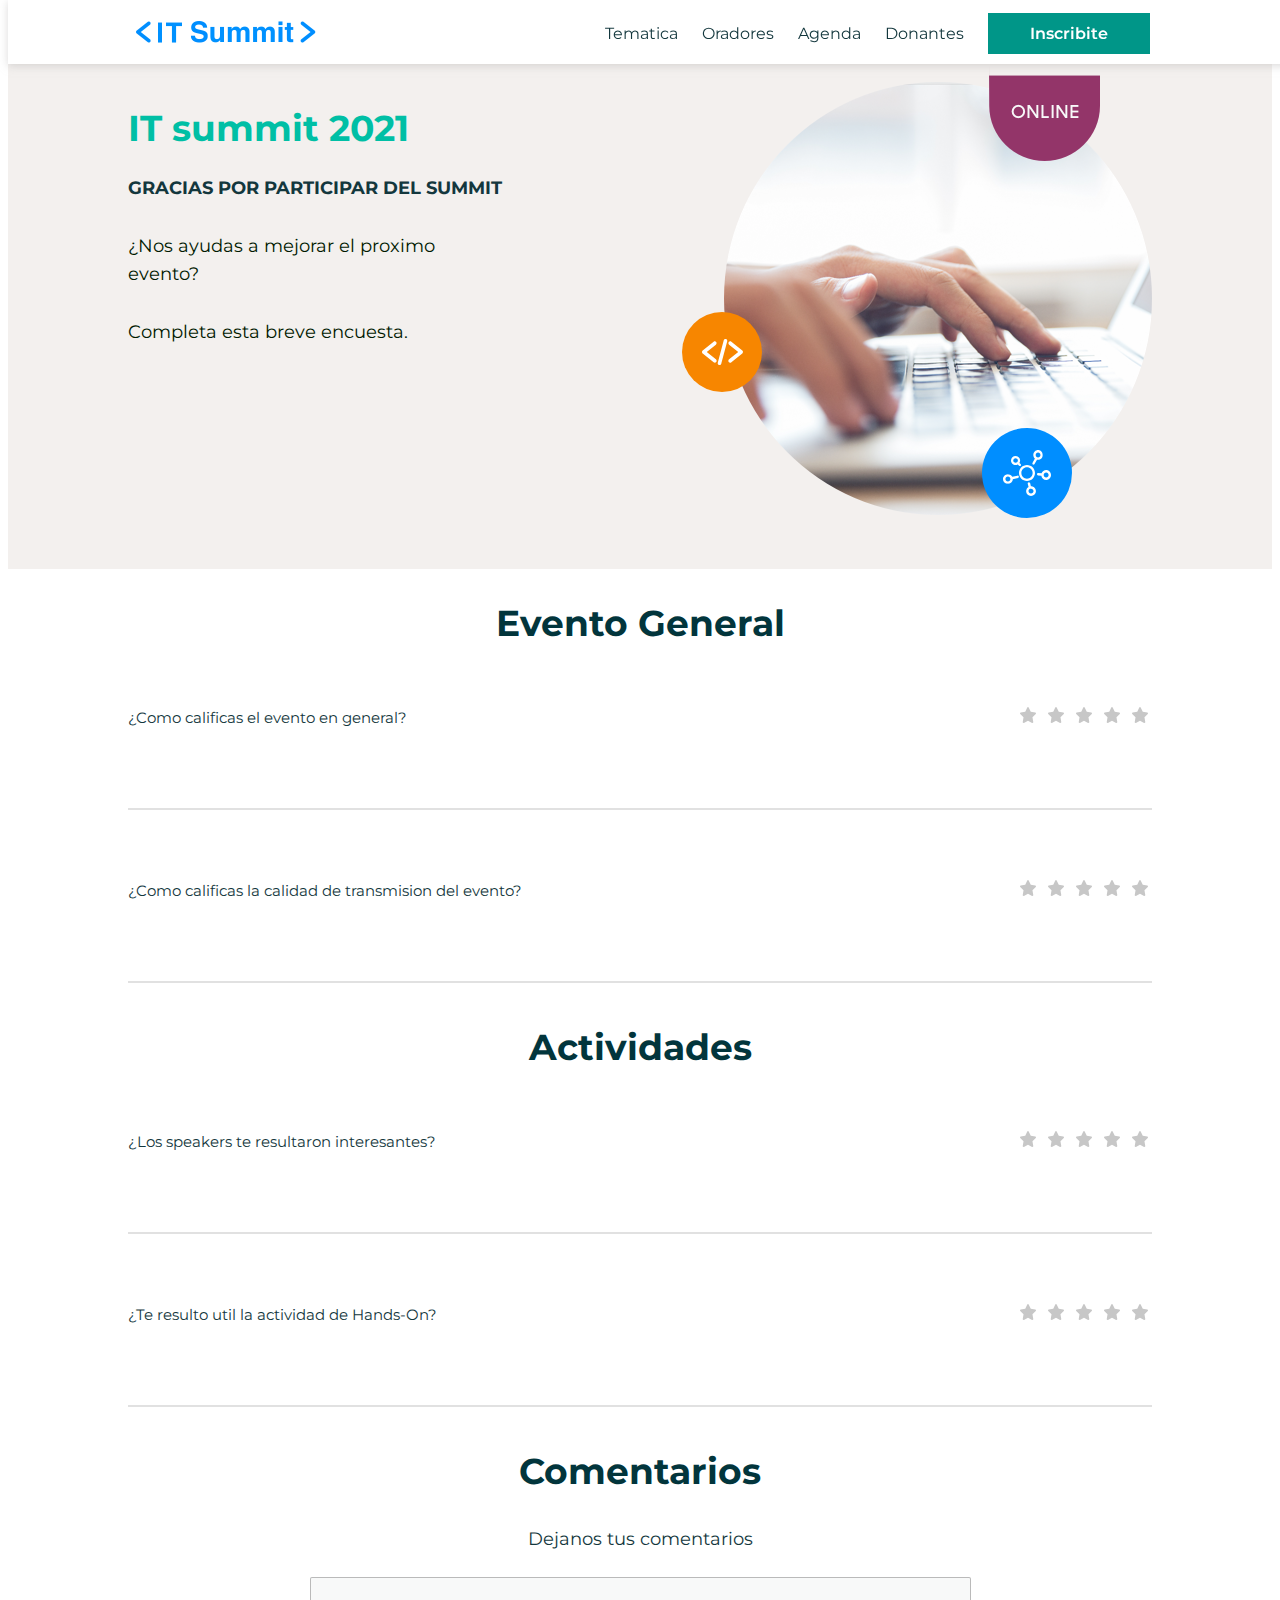
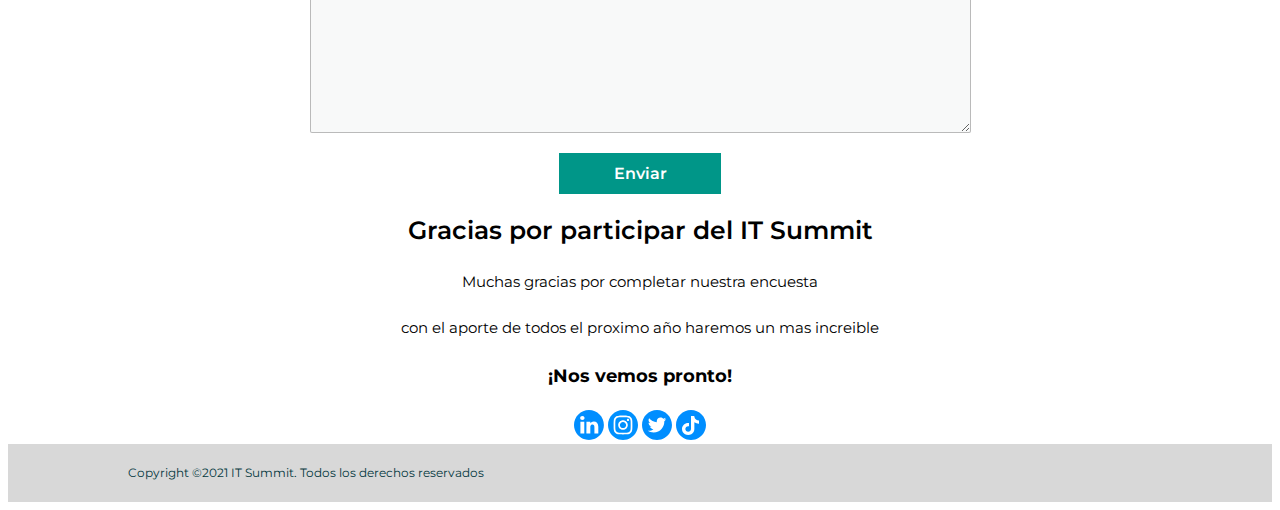
==== encuesta.html @ ecb871af "nuevo" ====
<!DOCTYPE html>
<html lang="en">

<head>
    <meta charset="UTF-8">
    <meta http-equiv="X-UA-Compatible" content="IE=edge">
    <meta name="viewport" content="width=device-width, initial-scale=1.0">
    <link rel="stylesheet" href="./css/style.css">
    <link rel="preconnect" href="https://fonts.gstatic.com">
    <link href="https://fonts.googleapis.com/css2?family=Montserrat:wght@300;400;500;600;700&display=swap"
        rel="stylesheet">
    <script src="./js/app.js"></script>
    <title>Evento</title>
</head>

<body>
    <header class="header" id="header">
        <div class="container">
            <img src="./img/IT_LOGO.png" alt="logo" class="logo" />
            <nav class="barra">
                <div class="menu">
                    <input type="checkbox" id="checkbox" />
                    <span></span>
                    <span></span>
                    <span></span>
                    <ul class="menu-list">
                        <li class="menu-list-li">
                            <a class="link" href="#tematica">Tematica</a>
                        </li>
                        <li class="menu-list-li">
                            <a class="link" href="#oradores">Oradores</a>
                        </li>
                        <li class="menu-list-li">
                            <a class="link" href="#agenda">Agenda</a>
                        </li>
                        <li class="menu-list-li">
                            <a class="link" href="#donantes">Donantes</a>
                        </li>
                        <li class="menu-list-li">
                            <a class="link2" href="#formulario">Inscribite</a>
                        </li>
                    </ul>
                </div>
            </nav>
        </div>
    </header>
    <section class="encuesta" id="encuesta">
        <div class="container">
            <div class="box-evento">
                <h1 class="titulo-evento">IT summit 2021</h1>
                <h3 class="subtit-evento">GRACIAS POR PARTICIPAR DEL SUMMIT</h3>
                <h5 class="texto-evento">¿Nos ayudas a mejorar el proximo evento?</h5>
                <h5 class="texto-evento">Completa esta breve encuesta.</h5>
            </div>
            <div class="box-imagen">
                <img src="./img/img_hero.png" alt="imagen-evento" class="imagen-evento">
                <img src="./img/networking.png" alt="palabra-online" class="img-net">
                <img src="./img/icn_hands_on.svg" alt="icono-codigo" class="img-hands">
                <img src="./img/icn_charlas.svg" alt="imagen-atomo" class="img-charlas">
            </div>
        </div>
    </section>
    <section class="evento-general">
        <div class="container">
            <h2 class="evento-tit">Evento General</h2>
            <div class="stars-cal">
                <h5 class="evento-subtit">¿Como calificas el evento en general?</h5>
                <div class="stars">
                    <img src="./img/Star.svg" alt="">
                    <img src="./img/Star.svg" alt="">
                    <img src="./img/Star.svg" alt="">
                    <img src="./img/Star.svg" alt="">
                    <img src="./img/Star.svg" alt="">
                </div>
            </div>
            <hr class="line">
            <div class="stars-cal">
                <h5 class="evento-subtit">¿Como calificas la calidad de transmision del evento?</h5>
                <div>
                    <img src="./img/Star.svg" alt="">
                    <img src="./img/Star.svg" alt="">
                    <img src="./img/Star.svg" alt="">
                    <img src="./img/Star.svg" alt="">
                    <img src="./img/Star.svg" alt="">
                </div>
            </div>
            <hr class="line">
        </div>
    </section>
    <section class="actividades">
        <div class="container">
            <h2 class="act-tit">Actividades</h2>
            <div class="stars-cal">
                <h5 class="act-subtit">¿Los speakers te resultaron interesantes?</h5>
                <div>
                    <img src="./img/Star.svg" alt="">
                    <img src="./img/Star.svg" alt="">
                    <img src="./img/Star.svg" alt="">
                    <img src="./img/Star.svg" alt="">
                    <img src="./img/Star.svg" alt="">
                </div>
            </div>
            <hr class="line">
            <div class="stars-cal">
                <h5 class="act-subtit">¿Te resulto util la actividad de Hands-On?</h5>
                <div>
                    <img src="./img/Star.svg" alt="">
                    <img src="./img/Star.svg" alt="">
                    <img src="./img/Star.svg" alt="">
                    <img src="./img/Star.svg" alt="">
                    <img src="./img/Star.svg" alt="">
                </div>
            </div>
            <hr class="line">
        </div>
    </section>
    <section class="comentarios">
        <div class="container">
            <h2 class="comen-tit">Comentarios</h2>
            <h4 class="comen-subtit">Dejanos tus comentarios</h4>
            <textarea class="area" name="" id="" cols="80" rows="10"></textarea>
            <a class="link" href="">Enviar</a>
        </div>
    </section>
    <section class="respuesta">
        <div class="container">
            <h2 class="tit">Gracias por participar del IT Summit</h2>
            <p class="parrafo">Muchas gracias por completar nuestra encuesta</p>
            <p class="sub-parrafo">con el aporte de todos el proximo año haremos un mas increible</p>
            <h3 class="saludo">¡Nos vemos pronto!</h3>
            <div class="social">
                <img src="./img/icono linkedin.svg" alt="">
                <img src="./img/icono_instagram.svg" alt="">
                <img src="./img/icono_Twitter.svg" alt="">
                <img src="./img/icono_tictoc.svg" alt="">
            </div>
        </div>
    </section>
    <footer class="foot" id="foot">
        <div class="container">
            <p class="text">Copyright ©2021 IT Summit. Todos los derechos reservados</p>
        </div>
    </footer>

</body>

</html>
---- css/style.css ----
* {
  -webkit-box-sizing: border-box;
  box-sizing: border-box;
}

.container {
  max-width: 1024px;
  width: 100%;
  margin: auto;
}

@media screen and (max-width: 900px) {
  .container {
    max-width: 95%;
  }
}

@media screen and (max-width: 600px) {
  .container {
    max-width: 95%;
  }
}

.header {
  width: 100%;
  position: fixed;
  top: 0;
  padding: 5px 5%;
  background: #ffffff;
  -webkit-box-shadow: 0 2px 8px 0 rgba(185, 183, 183, 0.5);
          box-shadow: 0 2px 8px 0 rgba(185, 183, 183, 0.5);
  z-index: 9999999999;
}

@media screen and (max-width: 600px) {
  .header {
    padding: 10px 5%;
  }
}

.header .container {
  display: -webkit-box;
  display: -ms-flexbox;
  display: flex;
  -webkit-box-align: center;
      -ms-flex-align: center;
          align-items: center;
  -webkit-box-pack: justify;
      -ms-flex-pack: justify;
          justify-content: space-between;
}

.header .logo {
  float: left;
  width: 180px;
}

.header .barra {
  float: right;
}

.header .barra .menu {
  padding-top: 3px;
}

.header .barra .menu .menu-list {
  width: 100%;
  position: absolute;
  top: 45px;
  right: 0;
  overflow: hidden;
  list-style: none;
  background: #f2f2f2;
  height: 0px;
  -webkit-transition: height 0.5s ease;
  transition: height 0.5s ease;
  margin: 0;
}

@media screen and (min-width: 1000px) {
  .header .barra .menu .menu-list {
    position: relative;
    top: 0;
    right: 0;
    overflow: hidden;
    background: unset;
    height: unset;
  }
}

.header .barra .menu .menu-list .menu-list-li {
  position: relative;
}

@media screen and (min-width: 1000px) {
  .header .barra .menu .menu-list .menu-list-li {
    padding: 5px 10px;
    display: inline-block;
  }
}

@media screen and (min-width: 1000px) {
  .header .barra .menu .menu-list .menu-list-li:hover {
    background: unset;
  }
}

.header .barra .menu .menu-list .menu-list-li .link {
  position: relative;
  text-decoration: none;
  color: #000;
  padding: 16px 5%;
  line-height: 28px;
  display: block;
  font-family: "Montserrat", sans-serif;
  font-size: 16px;
  color: #13373d;
  letter-spacing: 0;
}

@media screen and (min-width: 1000px) {
  .header .barra .menu .menu-list .menu-list-li .link {
    padding: unset;
    line-height: unset;
  }
}

.header .barra .menu .menu-list .menu-list-li .link:hover {
  color: #009688;
}

.header .barra .menu .menu-list .menu-list-li .link2 {
  display: inline-block;
  background: #009688;
  width: 162px;
  padding: 11px;
  font-family: "Montserrat", sans-serif;
  font-weight: 600;
  font-size: 16px;
  color: #ffffff;
  letter-spacing: 0;
  text-align: center;
  text-decoration: none;
}

.header .barra .menu .menu-list .menu-list-li .style {
  background: #00bfa5;
  font-family: "Montserrat", sans-serif;
  font-weight: 600;
  font-size: 16px;
  color: #ffffff;
  letter-spacing: 0;
  text-align: center;
  padding: 12px 24px;
  border: 0;
}

.header .barra .menu input[type="checkbox"]:checked ~ ul {
  height: 240px;
  transition: height 0.5s ease-in-out;
  -moz-transition: height 0.5s ease-in-out;
  -o-transition: height 0.5s ease-in-out;
  -webkit-transition: height 0.5s ease-in-out;
}

@media screen and (max-width: 600px) {
  .header .barra .menu input[type="checkbox"]:checked ~ ul {
    height: 300px;
  }
}

.header .barra .menu input {
  display: block;
  width: 40px;
  height: 32px;
  opacity: 0;
  z-index: 2;
  position: absolute;
}

.header .barra .menu input:checked ~ span {
  opacity: 1;
  -webkit-transform: rotate(45deg) translate(2px, 1px);
          transform: rotate(45deg) translate(2px, 1px);
}

.header .barra .menu input:checked ~ span:nth-last-child(3) {
  opacity: 0;
  -webkit-transform: rotate(0deg) scale(0.2, 0.2);
          transform: rotate(0deg) scale(0.2, 0.2);
}

.header .barra .menu input:checked ~ span:nth-last-child(2) {
  -webkit-transform: rotate(-45deg) translate(1px, 0px);
          transform: rotate(-45deg) translate(1px, 0px);
}

@media screen and (min-width: 1000px) {
  .header .barra .menu input {
    display: none;
  }
}

.header .barra .menu span {
  display: block;
  width: 25px;
  height: 2.5px;
  margin-bottom: 6.5px;
  position: relative;
  background: #000;
  z-index: 1;
  -webkit-transform-origin: 3px 0px;
          transform-origin: 3px 0px;
  -webkit-transition: opacity 0.55s ease, -webkit-transform 0.5s ease;
  transition: opacity 0.55s ease, -webkit-transform 0.5s ease;
  transition: transform 0.5s ease, opacity 0.55s ease;
  transition: transform 0.5s ease, opacity 0.55s ease, -webkit-transform 0.5s ease;
}

.header .barra .menu span:first-child {
  -webkit-transform-origin: 0% 0%;
          transform-origin: 0% 0%;
}

.header .barra .menu span:nth-last-child(2) {
  -webkit-transform-origin: 0% 100%;
          transform-origin: 0% 100%;
}

@media screen and (min-width: 1000px) {
  .header .barra .menu span {
    display: none;
  }
}

.evento {
  background: #f3f0ee;
  padding: 74px 0 50px;
}

@media screen and (max-width: 600px) {
  .evento {
    padding: 42px 0 50px;
  }
}

.evento .container {
  display: -webkit-box;
  display: -ms-flexbox;
  display: flex;
  -webkit-box-align: start;
      -ms-flex-align: start;
          align-items: flex-start;
  -webkit-box-pack: justify;
      -ms-flex-pack: justify;
          justify-content: space-between;
}

.evento .container .box-evento {
  max-width: 380px;
}

@media screen and (max-width: 900px) {
  .evento .container .box-evento {
    max-width: 100%;
  }
}

.evento .container .box-evento .titulo-evento {
  font-family: "Montserrat", sans-serif;
  font-weight: bold;
  font-size: 48px;
  color: #00bfa5;
}

.evento .container .box-evento .fecha-evento {
  font-family: "Montserrat", sans-serif;
  font-weight: bold;
  color: #13373d;
  font-size: 18px;
  line-height: 28px;
}

.evento .container .box-evento .texto-evento {
  font-family: "Montserrat";
  font-weight: 400;
  font-size: 18px;
  color: #001900;
  line-height: 28px;
}

.evento .container .box-evento .link2 {
  display: inline-block;
  background: #009688;
  width: 162px;
  padding: 11px;
  font-family: "Montserrat", sans-serif;
  font-weight: 600;
  font-size: 16px;
  color: #ffffff;
  letter-spacing: 0;
  text-align: center;
  text-decoration: none;
}

.evento .container .box-chat {
  width: 428px;
  position: relative;
}

.evento .container .box-chat .tit-chat .w3-bar-w3-black .w3-bar-item-w3-button {
  font-family: "Montserrat", sans-serif;
  font-weight: 500;
  font-size: 16px;
  background-color: transparent;
  color: #13373d;
  letter-spacing: 0;
  border: 0;
  border-bottom: 3px solid transparent;
}

.evento .container .box-chat .tit-chat .w3-bar-w3-black .w3-bar-item-w3-button.active {
  border-color: #00bfa5;
  color: #00bfa5;
}

.evento .container .box-chat .tit-chat .tab-chat {
  height: 304px;
  width: 300px;
  opacity: 0.93;
  background: #ffffff;
}

.evento .container .box-chat .tit-chat .tab-chat .chat-message {
  height: 200px;
  background-color: white;
}

.evento .container .box-chat .tit-chat .tab-chat .chat-message .chat-container {
  height: 100%;
  position: relative;
}

.evento .container .box-chat .tit-chat .tab-chat .chat-message .chat-container .chat-msg-body {
  height: 100%;
  overflow: hidden;
  -webkit-box-sizing: border-box;
          box-sizing: border-box;
  width: 100%;
  position: absolute;
  top: 0;
  margin: 10px 0;
}

.evento .container .box-chat .tit-chat .tab-chat .chat-message .chat-container .chat-msg-body .chat-msg-scroll {
  position: relative;
  max-height: 100%;
  overflow: auto;
}

.evento .container .box-chat .tit-chat .tab-chat .chat-message .chat-container .chat-msg-body .chat-msg-scroll .chat-msg-text {
  height: 200px;
}

.evento .container .box-chat .tit-chat .tab-chat .chat-message .chat-container .chat-msg-body .chat-msg-scroll .chat-msg-text .question-style .time-style,
.evento .container .box-chat .tit-chat .tab-chat .chat-message .chat-container .chat-msg-body .chat-msg-scroll .chat-msg-text .answer-style .time-style {
  font-family: "Montserrat", sans-serif;
  font-size: 16px;
  color: #6d7278;
  margin-left: 30px;
}

.evento .container .box-chat .tit-chat .tab-chat .chat-message .chat-container .chat-msg-body .chat-msg-scroll .chat-msg-text .question-style .msgImg-style,
.evento .container .box-chat .tit-chat .tab-chat .chat-message .chat-container .chat-msg-body .chat-msg-scroll .chat-msg-text .answer-style .msgImg-style {
  -webkit-box-align: start;
      -ms-flex-align: start;
          align-items: flex-start;
  display: -webkit-box;
  display: -ms-flexbox;
  display: flex;
  -ms-flex-pack: distribute;
      justify-content: space-around;
}

.evento .container .box-chat .tit-chat .tab-chat .chat-message .chat-container .chat-msg-body .chat-msg-scroll .chat-msg-text .question-style .msgImg-style .bubble-style,
.evento .container .box-chat .tit-chat .tab-chat .chat-message .chat-container .chat-msg-body .chat-msg-scroll .chat-msg-text .answer-style .msgImg-style .bubble-style {
  width: 90%;
  background: #f2f2f2;
  border-radius: 20px;
  font-family: "Montserrat", sans-serif;
  font-size: 13px;
  color: #6d7278;
}

.evento .container .box-chat .tit-chat .tab-chat .chat-message .chat-container .chat-msg-body .chat-msg-scroll .chat-msg-text .question-style .msgImg-style .bubble-style p,
.evento .container .box-chat .tit-chat .tab-chat .chat-message .chat-container .chat-msg-body .chat-msg-scroll .chat-msg-text .answer-style .msgImg-style .bubble-style p {
  padding: 25px;
  margin: 0;
}

.evento .container .box-chat .tit-chat .tab-chat .chat-message .chat-container .chat-msg-body .chat-msg-scroll .chat-msg-text .question-style .msgImg-style .bubble-style img,
.evento .container .box-chat .tit-chat .tab-chat .chat-message .chat-container .chat-msg-body .chat-msg-scroll .chat-msg-text .answer-style .msgImg-style .bubble-style img {
  margin: 25px;
  width: 30px;
  display: inline-block;
}

.evento .container .box-chat .tit-chat .tab-chat .chat-message .chat-container .chat-msg-body .chat-msg-scroll .chat-msg-text .answer-style .msgImg-style {
  -webkit-box-orient: horizontal;
  -webkit-box-direction: reverse;
      -ms-flex-direction: row-reverse;
          flex-direction: row-reverse;
}

.evento .container .box-chat .tit-chat .tab-chat .chat-message .chat-container .chat-msg-body .chat-msg-scroll .chat-msg-text .answer-style .msgImg-style .bubble-style {
  background: #ffffff;
  -webkit-box-shadow: 0 2px 4px 0 rgba(210, 210, 210, 0.5);
          box-shadow: 0 2px 4px 0 rgba(210, 210, 210, 0.5);
}

.evento .container .box-chat .tit-chat .tab-chat .message-chat {
  background: #ffffff;
  display: -webkit-box;
  display: -ms-flexbox;
  display: flex;
}

.evento .container .box-chat .tit-chat .tab-chat .message-chat #icons {
  -webkit-box-align: end;
      -ms-flex-align: end;
          align-items: flex-end;
}

.evento .container .box-chat .tit-chat .tab-chat .message-chat #message {
  font-family: "Montserrat", sans-serif;
  font-size: 13px;
  color: #02353c;
  border: none;
  margin: 15px 5px;
}

.evento .container .box-chat .tit-chat .tab-chat .message-chat .emoticon-chat {
  border: none;
  margin: 15px 5px;
}

.evento .container .box-chat .tit-chat .tab-chat .message-chat label {
  font-family: "Montserrat", sans-serif;
  font-size: 14px;
  color: #02353c;
  padding-left: 5px;
  margin-left: 15px;
  margin-bottom: 15px;
}

.evento .container .box-chat .tit-chat .tab-chat .message-chat img {
  width: 24px;
}

.evento .container .box-chat .tit-chat .tab-chat .icons-chat .emoticon-chat {
  height: 34px;
  width: 165px;
  margin-left: 15px;
}

.evento .container .box-chat .tit-chat .tab-chat .icons-chat .hand-chat {
  color: black;
  display: -webkit-box;
  display: -ms-flexbox;
  display: flex;
  -webkit-box-align: center;
      -ms-flex-align: center;
          align-items: center;
  -webkit-box-pack: start;
      -ms-flex-pack: start;
          justify-content: flex-start;
}

.evento .container .box-chat .tit-chat .tab-chat .icons-chat .hand-chat .emoticon-chat {
  width: 24px;
  border: none;
  margin: 15px 5px;
}

.evento .container .box-chat .tit-chat .tab-chat .icons-chat .hand-chat .hand-text {
  font-family: "Montserrat", sans-serif;
  font-size: 12px;
  letter-spacing: 0;
  margin-left: 15px;
}

.evento .container .box-chat .tit-chat .tab-chat .speaker-style {
  -webkit-box-align: start;
      -ms-flex-align: start;
          align-items: flex-start;
  display: -webkit-box;
  display: -ms-flexbox;
  display: flex;
  font-family: "Montserrat", sans-serif;
  font-weight: 600;
  font-size: 13px;
  color: #00363e;
  letter-spacing: 0;
  line-height: 18px;
}

.evento .container .box-chat .tit-chat .tab-chat .speaker-style .speaker-info {
  display: -webkit-box;
  display: -ms-flexbox;
  display: flex;
  -webkit-box-orient: vertical;
  -webkit-box-direction: normal;
      -ms-flex-direction: column;
          flex-direction: column;
}

.evento .container .box-chat .tit-chat .tab-chat .speaker-style .position {
  display: -webkit-box;
  display: -ms-flexbox;
  display: flex;
  font-family: "Montserrat", sans-serif;
  font-weight: 300;
  font-size: 13px;
  color: #021800;
  letter-spacing: 0;
  line-height: 18px;
}

.evento .container .box-chat .tit-chat .tab-chat .speaker-style .speaker-img {
  width: 60px;
}

.encuesta {
  background: #f3f0ee;
  padding: 74px 0 50px;
}

@media screen and (max-width: 600px) {
  .encuesta {
    padding: 42px 0 50px;
  }
}

.encuesta .container {
  display: -webkit-box;
  display: -ms-flexbox;
  display: flex;
  -webkit-box-align: start;
      -ms-flex-align: start;
          align-items: flex-start;
  -webkit-box-pack: justify;
      -ms-flex-pack: justify;
          justify-content: space-between;
}

.encuesta .container .box-evento {
  max-width: 380px;
}

@media screen and (max-width: 900px) {
  .encuesta .container .box-evento {
    max-width: 100%;
  }
}

.encuesta .container .box-evento .titulo-evento {
  font-family: "Montserrat", sans-serif;
  font-weight: bold;
  font-size: 36px;
  color: #00bfa5;
  letter-spacing: 0;
}

.encuesta .container .box-evento .subtit-evento {
  font-family: "Montserrat", sans-serif;
  font-weight: bold;
  color: #13373d;
  font-size: 18px;
  line-height: 28px;
}

.encuesta .container .box-evento .texto-evento {
  font-family: "Montserrat";
  font-weight: 400;
  font-size: 18px;
  color: #001900;
  line-height: 28px;
}

.encuesta .container .box-imagen {
  width: 428px;
  position: relative;
}

@media screen and (max-width: 900px) {
  .encuesta .container .box-imagen {
    display: none;
  }
}

.encuesta .container .box-imagen .imagen-evento {
  width: 100%;
}

.encuesta .container .box-imagen .img-net {
  top: -17px;
  right: 52px;
  position: absolute;
}

.encuesta .container .box-imagen .img-hands {
  top: 230px;
  left: -42px;
  position: absolute;
}

.encuesta .container .box-imagen .img-charlas {
  top: 346px;
  right: 80px;
  position: absolute;
}

.evento-general .container .evento-tit {
  font-family: "Montserrat", sans-serif;
  font-weight: bold;
  font-size: 36px;
  color: #02353c;
  text-align: center;
  line-height: 48px;
}

.evento-general .container .line {
  margin: 50px 0 40px;
  border: 1px solid #e1e1e1;
}

.evento-general .container .stars-cal {
  display: -webkit-box;
  display: -ms-flexbox;
  display: flex;
  -webkit-box-align: center;
      -ms-flex-align: center;
          align-items: center;
  -webkit-box-pack: justify;
      -ms-flex-pack: justify;
          justify-content: space-between;
}

.evento-general .container .stars-cal .evento-subtit {
  font-family: "Montserrat", sans-serif;
  font-weight: 400;
  font-size: 15px;
  color: #13373d;
  letter-spacing: 0;
  line-height: 31px;
}

.actividades .container .act-tit {
  font-family: "Montserrat", sans-serif;
  font-weight: bold;
  font-size: 36px;
  color: #02353c;
  text-align: center;
  line-height: 48px;
}

.actividades .container .line {
  margin: 50px 0 40px;
  border: 1px solid #e1e1e1;
}

.actividades .container .stars-cal {
  display: -webkit-box;
  display: -ms-flexbox;
  display: flex;
  -webkit-box-align: center;
      -ms-flex-align: center;
          align-items: center;
  -webkit-box-pack: justify;
      -ms-flex-pack: justify;
          justify-content: space-between;
}

.actividades .container .stars-cal .act-subtit {
  font-family: "Montserrat", sans-serif;
  font-weight: 400;
  font-size: 15px;
  color: #13373d;
  letter-spacing: 0;
  line-height: 31px;
}

.comentarios .container .comen-tit {
  font-family: "Montserrat", sans-serif;
  font-weight: bold;
  font-size: 36px;
  color: #02353c;
  text-align: center;
  line-height: 48px;
}

.comentarios .container .comen-subtit {
  font-family: "Montserrat", sans-serif;
  font-weight: normal;
  font-size: 18px;
  color: #13373d;
  letter-spacing: 0;
  text-align: center;
  line-height: 28px;
}

.comentarios .container .area {
  display: block;
  margin: 15px auto;
  background: #f8f9f9;
  border: 1px solid rgba(0, 0, 0, 0.25);
  border-radius: 2px;
}

.comentarios .container .link {
  display: block;
  margin: 20px auto;
  background: #009688;
  width: 162px;
  padding: 11px;
  font-family: "Montserrat", sans-serif;
  font-weight: 600;
  font-size: 16px;
  color: #ffffff;
  letter-spacing: 0;
  text-align: center;
  text-decoration: none;
}

.respuesta .tit {
  font-family: "Montserrat", sans-serif;
  font-weight: 600;
  font-size: 25px;
  color: #000000;
  letter-spacing: 0;
  text-align: center;
  line-height: 31px;
}

.respuesta .parrafo {
  font-family: "Montserrat", sans-serif;
  font-size: 15px;
  color: #000000;
  letter-spacing: 0;
  text-align: center;
  line-height: 31px;
}

.respuesta .sub-parrafo {
  font-family: "Montserrat", sans-serif;
  font-size: 15px;
  color: #000000;
  letter-spacing: 0;
  text-align: center;
  line-height: 31px;
}

.respuesta .saludo {
  font-family: "Montserrat", sans-serif;
  font-weight: bold;
  font-size: 18px;
  color: #000000;
  letter-spacing: 0;
  text-align: center;
  line-height: 31px;
}

.respuesta .social {
  text-align: center;
}

.tematica {
  background-color: #f8f9f9;
  padding: 30px 0;
}

.tematica .container .tit-tematica {
  font-family: "Montserrat", sans-serif;
  font-weight: bold;
  font-size: 36px;
  color: #02353c;
  text-align: center;
  line-height: 48px;
}

.tematica .container .box-tematica {
  display: -webkit-box;
  display: -ms-flexbox;
  display: flex;
  -webkit-box-pack: justify;
      -ms-flex-pack: justify;
          justify-content: space-between;
}

@media screen and (max-width: 600px) {
  .tematica .container .box-tematica {
    -webkit-box-orient: vertical;
    -webkit-box-direction: normal;
        -ms-flex-direction: column;
            flex-direction: column;
  }
}

.tematica .container .box-tematica .box-tematica-box {
  width: calc(33% - 10px);
  border-bottom: 8px solid #008eff;
  -webkit-box-shadow: 0 10px 15px -3px rgba(0, 0, 0, 0.1), 0 4px 6px -2px rgba(0, 0, 0, 0.05);
          box-shadow: 0 10px 15px -3px rgba(0, 0, 0, 0.1), 0 4px 6px -2px rgba(0, 0, 0, 0.05);
}

@media screen and (max-width: 600px) {
  .tematica .container .box-tematica .box-tematica-box {
    width: 100%;
    margin: 10px;
  }
}

.tematica .container .box-tematica .box-tematica-box.box-orange {
  border-color: #f78600;
}

.tematica .container .box-tematica .box-tematica-box.box-orange .box-info .tit-box {
  color: #f78600;
}

.tematica .container .box-tematica .box-tematica-box.box-violet {
  border-color: #b53e81;
}

.tematica .container .box-tematica .box-tematica-box.box-violet .box-info .tit-box {
  color: #b53e81;
}

.tematica .container .box-tematica .box-tematica-box .box-info {
  background: #ffffff;
  padding: 13px 25px 0px;
}

.tematica .container .box-tematica .box-tematica-box .box-info .tit-box {
  font-family: "Montserrat", sans-serif;
  font-weight: 600;
  font-size: 18px;
  color: #008eff;
  letter-spacing: 0;
  line-height: 24px;
  margin-top: 0px;
  margin-bottom: 10px;
}

.tematica .container .box-tematica .box-tematica-box .box-info .parrafo-tematica {
  font-family: "Montserrat", sans-serif;
  font-size: 15px;
  color: #1c2427;
  letter-spacing: 0;
  line-height: 24px;
}

.tematica .container .box-tematica .box-tematica-box .img-tematica {
  width: 100%;
  height: 165px;
  background-position: center;
  background-size: cover;
  background-repeat: no-repeat;
}

.oradores {
  background-color: #f1f5f9;
  padding: 30px 0;
}

.oradores .container .tit-oradores {
  font-family: "Montserrat", sans-serif;
  font-weight: bold;
  font-size: 36px;
  color: #02353c;
  text-align: center;
  line-height: 48px;
}

.oradores .container .box-oradores {
  display: -webkit-box;
  display: -ms-flexbox;
  display: flex;
  -ms-flex-flow: wrap;
      flex-flow: wrap;
  -webkit-box-pack: justify;
      -ms-flex-pack: justify;
          justify-content: space-between;
}

@media screen and (max-width: 600px) {
  .oradores .container .box-oradores {
    -webkit-box-orient: vertical;
    -webkit-box-direction: normal;
        -ms-flex-direction: column;
            flex-direction: column;
  }
}

.oradores .container .box-oradores .box-oradores-box {
  width: calc(50% - 15px);
  display: -webkit-box;
  display: -ms-flexbox;
  display: flex;
  -webkit-box-align: start;
      -ms-flex-align: start;
          align-items: flex-start;
}

@media screen and (max-width: 900px) {
  .oradores .container .box-oradores .box-oradores-box {
    -webkit-box-orient: vertical;
    -webkit-box-direction: normal;
        -ms-flex-direction: column;
            flex-direction: column;
  }
}

@media screen and (max-width: 600px) {
  .oradores .container .box-oradores .box-oradores-box {
    width: 100%;
    text-align: center;
  }
}

.oradores .container .box-oradores .box-oradores-box .text-box .name-oradores {
  margin: 0;
  font-family: "Montserrat", sans-serif;
  font-weight: 600;
  font-size: 18px;
  color: #008eff;
  letter-spacing: 0;
  line-height: 24px;
}

.oradores .container .box-oradores .box-oradores-box .text-box .puesto-oradores {
  margin: 0;
  font-family: "Montserrat", sans-serif;
  font-weight: 600;
  font-size: 18px;
  color: #021800;
  letter-spacing: 0;
  line-height: 24px;
  margin-bottom: 20px;
}

.oradores .container .box-oradores .box-oradores-box .text-box .p-oradores {
  min-height: 96px;
  margin: 0;
  font-family: "Montserrat", sans-serif;
  font-size: 15px;
  color: #1c2427;
  letter-spacing: 0;
  line-height: 24px;
}

.oradores .container .box-oradores .box-oradores-box .text-box .redes {
  margin-top: 10px;
}

.oradores .container .box-oradores .box-oradores-box .img-oradores {
  margin-right: 20px;
  width: 150px;
}

@media screen and (max-width: 900px) {
  .oradores .container .box-oradores .box-oradores-box .img-oradores {
    margin: 10px;
  }
}

@media screen and (max-width: 600px) {
  .oradores .container .box-oradores .box-oradores-box .img-oradores {
    width: 100%;
  }
}

.oradores .container .line {
  margin: 50px 0 40px;
  border: 1px solid #e1e1e1;
}

.agenda {
  background-color: #f7f3ef;
  padding: 30px 0;
}

.agenda .container {
  max-width: 940px;
}

.agenda .container .tit-agenda {
  font-family: "Montserrat", sans-serif;
  font-weight: bold;
  font-size: 36px;
  color: #02353c;
  text-align: center;
  line-height: 48px;
}

.agenda .container .box-agenda {
  display: -webkit-box;
  display: -ms-flexbox;
  display: flex;
  -webkit-box-orient: vertical;
  -webkit-box-direction: normal;
      -ms-flex-direction: column;
          flex-direction: column;
}

.agenda .container .box-agenda .box-agenda-box {
  display: -webkit-box;
  display: -ms-flexbox;
  display: flex;
  -webkit-box-pack: justify;
      -ms-flex-pack: justify;
          justify-content: space-between;
  padding: 25px 0;
}

@media screen and (max-width: 600px) {
  .agenda .container .box-agenda .box-agenda-box {
    -webkit-box-orient: vertical;
    -webkit-box-direction: normal;
        -ms-flex-direction: column;
            flex-direction: column;
  }
}

.agenda .container .box-agenda .box-agenda-box + .box-agenda-box {
  border-top: 1px solid #e1e1e1;
}

.agenda .container .box-agenda .box-agenda-box.text-blue .hora-agenda {
  color: #008eff;
}

.agenda .container .box-agenda .box-agenda-box.text-blue .name-agenda .name-color {
  color: #008eff;
}

.agenda .container .box-agenda .box-agenda-box.text-orange .hora-agenda {
  color: #f78600;
}

.agenda .container .box-agenda .box-agenda-box.text-orange .name-agenda .name-color {
  color: #f78600;
}

.agenda .container .box-agenda .box-agenda-box .hora-agenda {
  margin: 0 0;
  width: 94px;
  font-family: "Montserrat", sans-serif;
  font-weight: bold;
  font-size: 15px;
  color: #903467;
  letter-spacing: 0;
}

.agenda .container .box-agenda .box-agenda-box .hora-agenda h5 {
  margin: 0;
}

@media screen and (max-width: 600px) {
  .agenda .container .box-agenda .box-agenda-box .hora-agenda {
    margin: 5px;
  }
}

.agenda .container .box-agenda .box-agenda-box .detalle-agenda {
  width: 490px;
}

@media screen and (max-width: 900px) {
  .agenda .container .box-agenda .box-agenda-box .detalle-agenda {
    width: 350px;
  }
}

@media screen and (max-width: 600px) {
  .agenda .container .box-agenda .box-agenda-box .detalle-agenda {
    margin: 5px;
  }
}

.agenda .container .box-agenda .box-agenda-box .detalle-agenda .tit-detalle {
  margin: 0 0;
  font-family: "Montserrat", sans-serif;
  font-weight: 600;
  font-size: 15px;
  color: #02353c;
  letter-spacing: 0;
  line-height: 24px;
}

.agenda .container .box-agenda .box-agenda-box .detalle-agenda .sub-detalle {
  font-family: "Montserrat", sans-serif;
  font-size: 15px;
  color: #021700;
  letter-spacing: 0;
  line-height: 21px;
  margin: 0%;
}

.agenda .container .box-agenda .box-agenda-box .name-agenda {
  width: 220px;
}

@media screen and (max-width: 600px) {
  .agenda .container .box-agenda .box-agenda-box .name-agenda {
    margin: 5px;
  }
}

.agenda .container .box-agenda .box-agenda-box .name-agenda .name-color {
  font-family: "Montserrat", sans-serif;
  font-weight: bold;
  font-size: 15px;
  color: #b34180;
  letter-spacing: 0;
  margin: 0%;
}

.agenda .container .box-agenda .line-agenda {
  width: 100%;
  border-bottom: 1px solid #e1e1e1;
}

.donantes {
  background-color: #f8f9f9;
  padding: 30px 0;
}

.donantes .container .tit-donantes {
  font-family: "Montserrat", sans-serif;
  font-weight: bold;
  font-size: 36px;
  color: #02353c;
  text-align: center;
  line-height: 48px;
}

.donantes .container .parrafo-donantes {
  font-family: "Montserrat", sans-serif;
  font-weight: 400;
  font-size: 18px;
  color: #13373d;
  letter-spacing: 0;
  text-align: center;
  line-height: 28px;
}

.donantes .container .box-donantes {
  display: -webkit-box;
  display: -ms-flexbox;
  display: flex;
  -webkit-box-pack: justify;
      -ms-flex-pack: justify;
          justify-content: space-between;
}

@media screen and (max-width: 600px) {
  .donantes .container .box-donantes {
    -webkit-box-orient: vertical;
    -webkit-box-direction: normal;
        -ms-flex-direction: column;
            flex-direction: column;
  }
}

.donantes .container .box-donantes .name-donantes {
  width: calc(33% - 10px);
  display: -webkit-box;
  display: -ms-flexbox;
  display: flex;
  -webkit-box-orient: vertical;
  -webkit-box-direction: normal;
      -ms-flex-direction: column;
          flex-direction: column;
  -webkit-box-align: center;
      -ms-flex-align: center;
          align-items: center;
}

@media screen and (max-width: 600px) {
  .donantes .container .box-donantes .name-donantes {
    width: 100%;
  }
}

.donantes .container .box-donantes .name-donantes .text-donantes .name-style {
  font-family: "Montserrat", sans-serif;
  font-weight: 600;
  font-size: 18px;
  color: #0091ff;
  letter-spacing: 0;
  text-align: center;
  line-height: 24px;
}

.donantes .container .box-donantes .name-donantes .text-donantes .text-style {
  font-family: "Montserrat", sans-serif;
  font-size: 15px;
  color: #1c2427;
  letter-spacing: 0;
  text-align: center;
  line-height: 24px;
}

.donantes .container .box-donantes .name-donantes .img-donantes {
  width: 140px;
}

.formulario {
  background-image: url("./img_bg_form_desktop.png");
  padding: 30px 0;
  position: relative;
}

.formulario .container {
  display: -webkit-box;
  display: -ms-flexbox;
  display: flex;
  -webkit-box-orient: vertical;
  -webkit-box-direction: normal;
      -ms-flex-direction: column;
          flex-direction: column;
  -webkit-box-align: center;
      -ms-flex-align: center;
          align-items: center;
}

.formulario .container .tit-formulario {
  width: 100%;
  font-family: "Montserrat", sans-serif;
  font-weight: bold;
  font-size: 36px;
  color: #02353c;
  text-align: center;
  line-height: 48px;
}

.formulario .container .form {
  width: 620px;
  background: #ffffff;
  border: 1px solid #e1e1e1;
  padding: 30px 50px;
  -webkit-box-sizing: border-box;
          box-sizing: border-box;
  display: -webkit-box;
  display: -ms-flexbox;
  display: flex;
  -ms-flex-wrap: wrap;
      flex-wrap: wrap;
  -webkit-box-align: center;
      -ms-flex-align: center;
          align-items: center;
  -webkit-box-pack: justify;
      -ms-flex-pack: justify;
          justify-content: space-between;
}

@media screen and (max-width: 600px) {
  .formulario .container .form {
    width: 100%;
  }
}

.formulario .container .form .datos-form {
  width: 48%;
  display: -webkit-box;
  display: -ms-flexbox;
  display: flex;
  -webkit-box-orient: vertical;
  -webkit-box-direction: normal;
      -ms-flex-direction: column;
          flex-direction: column;
  margin: 10px 0;
}

@media screen and (max-width: 600px) {
  .formulario .container .form .datos-form {
    width: 100%;
  }
}

.formulario .container .form .datos-form .datos {
  font-family: "Montserrat", sans-serif;
  font-size: 13px;
  color: #000000;
  padding: 8px 0;
}

.formulario .container .form .datos-form .datos-input {
  background: #ffffff;
  border: 1px solid #d8d8d8;
  border-radius: 2px;
  padding: 14px 10px;
}

.formulario .container .form .datos-form .datos-input::-webkit-input-placeholder {
  font-family: "Montserrat", sans-serif;
  font-size: 13px;
  color: #6d7278;
}

.formulario .container .form .datos-form .datos-input:-ms-input-placeholder {
  font-family: "Montserrat", sans-serif;
  font-size: 13px;
  color: #6d7278;
}

.formulario .container .form .datos-form .datos-input::-ms-input-placeholder {
  font-family: "Montserrat", sans-serif;
  font-size: 13px;
  color: #6d7278;
}

.formulario .container .form .datos-form .datos-input::placeholder {
  font-family: "Montserrat", sans-serif;
  font-size: 13px;
  color: #6d7278;
}

.formulario .container .form .boton {
  width: 100%;
  display: -webkit-box;
  display: -ms-flexbox;
  display: flex;
  -webkit-box-pack: center;
      -ms-flex-pack: center;
          justify-content: center;
  -webkit-box-align: center;
      -ms-flex-align: center;
          align-items: center;
  margin-top: 30px;
}

.formulario .container .form .boton .style {
  background: #00bfa5;
  font-family: "Montserrat", sans-serif;
  font-weight: 600;
  font-size: 16px;
  color: #ffffff;
  letter-spacing: 0;
  text-align: center;
  padding: 12px 24px;
  border: 0;
  text-decoration: none;
}

.answer {
  position: absolute;
  top: 0;
  bottom: 0;
  left: 0;
  right: 0;
  background: rgba(0, 0, 0, 0.7);
  -webkit-transition: opacity 500ms;
  transition: opacity 500ms;
  visibility: hidden;
  opacity: 100%;
  display: -webkit-box;
  display: -ms-flexbox;
  display: flex;
}

.answer:target {
  visibility: visible;
  opacity: 1;
}

.answer .container {
  display: -webkit-box;
  display: -ms-flexbox;
  display: flex;
  position: relative;
  -webkit-box-orient: vertical;
  -webkit-box-direction: normal;
      -ms-flex-direction: column;
          flex-direction: column;
  -webkit-box-align: center;
      -ms-flex-align: center;
          align-items: center;
  background: #ffffff;
  border: 1px solid #e1e1e1;
  width: 620px;
  padding: 45px 0;
}

.answer .container .check {
  text-align: center;
}

.answer .container .text-answer .tit {
  font-family: "Montserrat", sans-serif;
  font-weight: 600;
  font-size: 25px;
  color: #000000;
  letter-spacing: 0;
  text-align: center;
  line-height: 31px;
}

.answer .container .text-answer .p-parrafo {
  font-family: "Montserrat", sans-serif;
  font-size: 15px;
  color: #000000;
  letter-spacing: 0;
  text-align: center;
  line-height: 31px;
}

.answer .container .text-answer .text-tit {
  font-family: "Montserrat", sans-serif;
  font-weight: bold;
  font-size: 18px;
  color: #000000;
  letter-spacing: 0;
  text-align: center;
  line-height: 31px;
}

.answer .container .text-answer .parrafo {
  font-family: "ProximaNova", sans-serif;
  font-size: 15px;
  color: #405457;
  letter-spacing: 0;
  text-align: center;
  line-height: 28px;
}

.answer .container .redes {
  text-align: center;
}

.answer .close {
  position: absolute;
  top: 10px;
  right: 20px;
  -webkit-transition: all 200ms;
  transition: all 200ms;
  font-size: 30px;
  font-weight: bold;
  text-decoration: none;
  color: #333;
}

.foot {
  background-color: #d8d8d8;
  padding: 5px 0;
}

@media screen and (max-width: 600px) {
  .foot .container {
    text-align: center;
  }
}

.foot .container .text {
  font-family: "Montserrat", sans-serif;
  font-size: 12px;
  color: #02363d;
  letter-spacing: 0;
  line-height: 24px;
}
/*# sourceMappingURL=style.css.map */
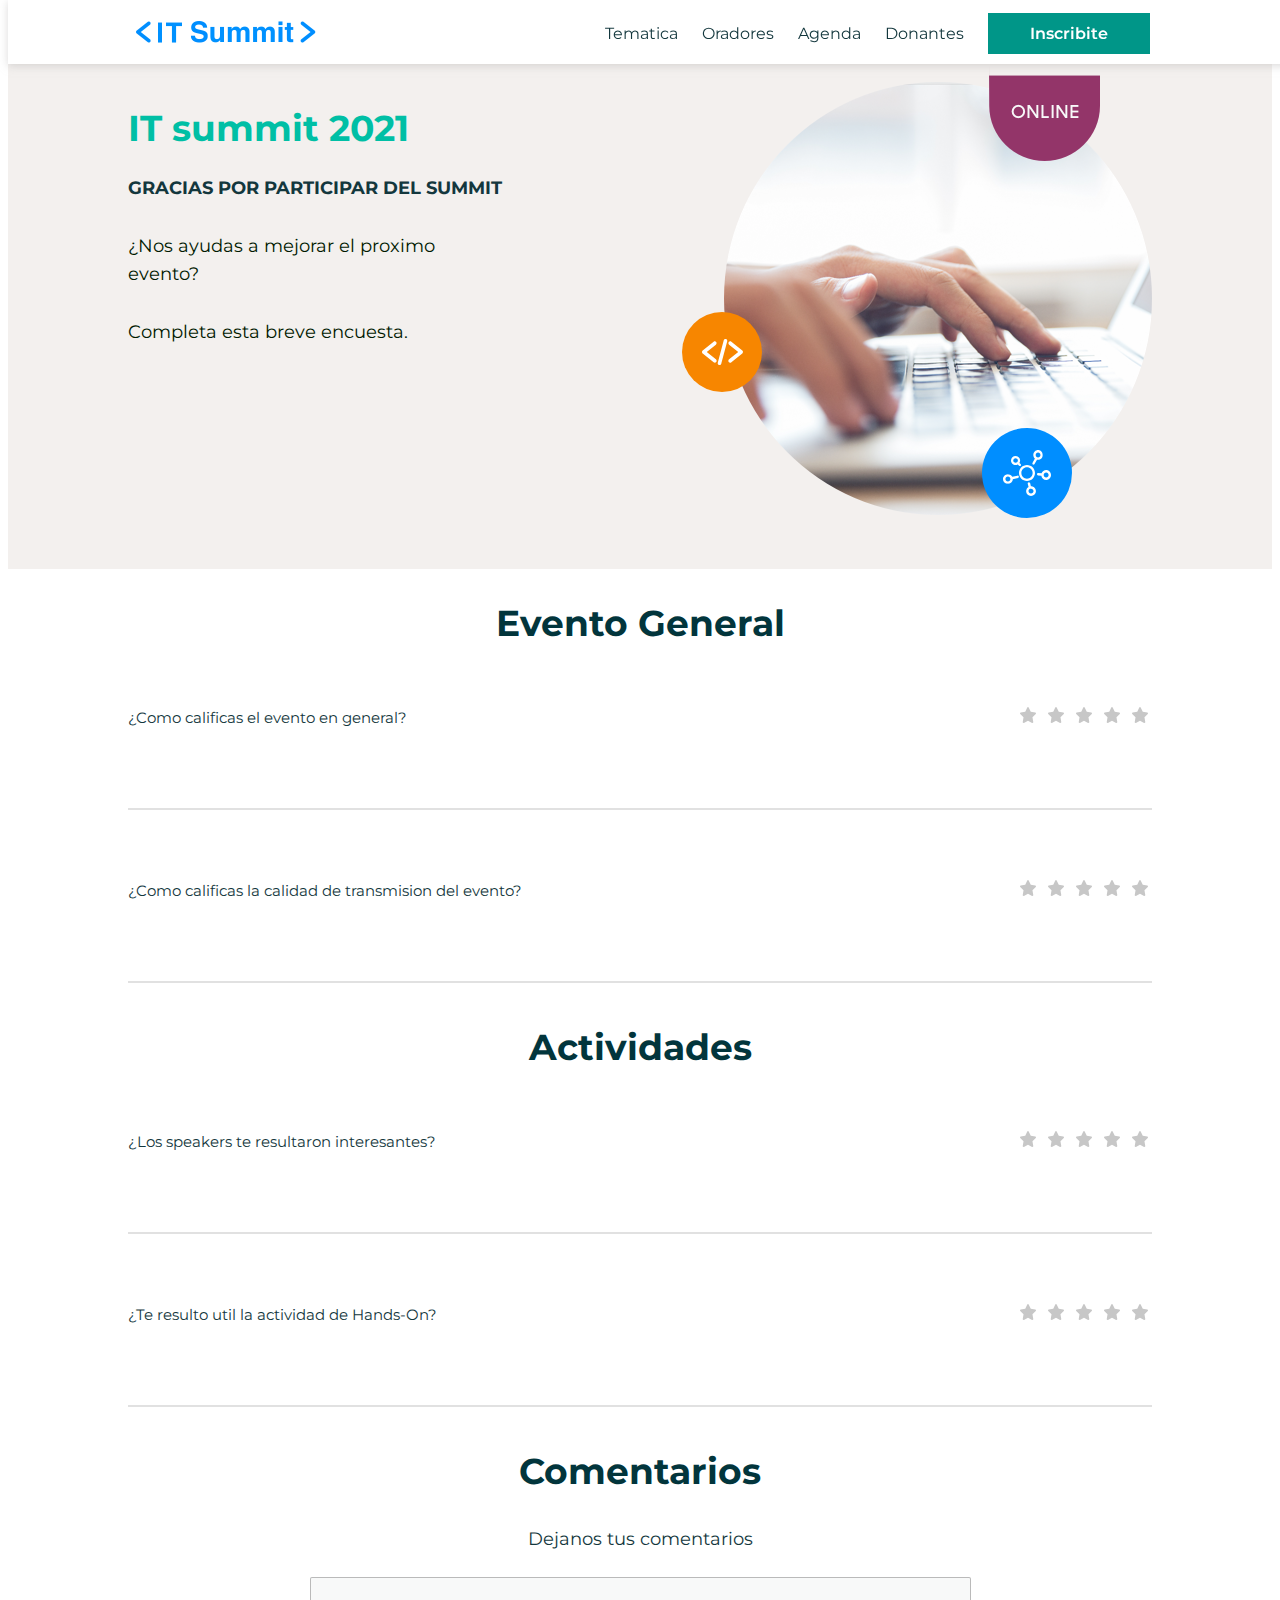
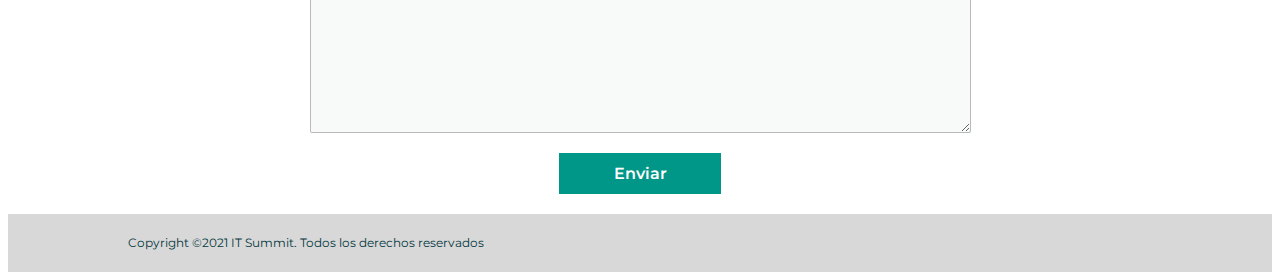
==== commit be2aa5b7: "Sprint2" ====
--- a/encuesta.html
+++ b/encuesta.html
@@ -114,26 +114,32 @@
             <hr class="line">
         </div>
     </section>
-    <section class="comentarios">
+    <section class="comentarios" id="comentarios">
         <div class="container">
             <h2 class="comen-tit">Comentarios</h2>
             <h4 class="comen-subtit">Dejanos tus comentarios</h4>
             <textarea class="area" name="" id="" cols="80" rows="10"></textarea>
-            <a class="link" href="">Enviar</a>
+            <div class="boton">
+                <a class="link" href="#respuesta">Enviar</a>
+            </div>
         </div>
     </section>
-    <section class="respuesta">
+    <section class="respuesta" id="respuesta">
         <div class="container">
-            <h2 class="tit">Gracias por participar del IT Summit</h2>
-            <p class="parrafo">Muchas gracias por completar nuestra encuesta</p>
-            <p class="sub-parrafo">con el aporte de todos el proximo año haremos un mas increible</p>
-            <h3 class="saludo">¡Nos vemos pronto!</h3>
+            <img src="./img/icono_check.svg" alt="" class="check">
+            <div>
+                <h2 class="tit">Gracias por participar del IT Summit</h2>
+                <p class="parrafo">Muchas gracias por completar nuestra encuesta</p>
+                <p class="sub-parrafo">con el aporte de todos el proximo año haremos un mas increible</p>
+                <h3 class="saludo">¡Nos vemos pronto!</h3>
+            </div>
             <div class="social">
                 <img src="./img/icono linkedin.svg" alt="">
                 <img src="./img/icono_instagram.svg" alt="">
                 <img src="./img/icono_Twitter.svg" alt="">
                 <img src="./img/icono_tictoc.svg" alt="">
             </div>
+            <a class="close" href="#comentarios">&times;</a>
         </div>
     </section>
     <footer class="foot" id="foot">
--- a/css/style.css
+++ b/css/style.css
@@ -238,12 +238,6 @@
   padding: 74px 0 50px;
 }
 
-@media screen and (max-width: 600px) {
-  .evento {
-    padding: 42px 0 50px;
-  }
-}
-
 .evento .container {
   display: -webkit-box;
   display: -ms-flexbox;
@@ -256,21 +250,82 @@
           justify-content: space-between;
 }
 
+@media screen and (max-width: 900px) {
+  .evento .container {
+    display: inline-block;
+  }
+}
+
+@media screen and (max-width: 600px) {
+  .evento .container {
+    display: inline-block;
+  }
+}
+
 .evento .container .box-evento {
   max-width: 380px;
 }
 
-@media screen and (max-width: 900px) {
-  .evento .container .box-evento {
-    max-width: 100%;
+.evento .container .box-evento .video .youtube {
+  width: 424px;
+  height: 238px;
+}
+
+@media screen and (max-width: 600px) {
+  .evento .container .box-evento .video .youtube {
+    width: 100%;
   }
 }
 
 .evento .container .box-evento .titulo-evento {
   font-family: "Montserrat", sans-serif;
   font-weight: bold;
-  font-size: 48px;
+  font-size: 36px;
   color: #00bfa5;
+  letter-spacing: 0;
+}
+
+.evento .container .box-evento .redes {
+  display: -webkit-box;
+  display: -ms-flexbox;
+  display: flex;
+  -webkit-box-pack: end;
+      -ms-flex-pack: end;
+          justify-content: flex-end;
+}
+
+@media screen and (max-width: 600px) {
+  .evento .container .box-evento .redes {
+    display: -webkit-box;
+    display: -ms-flexbox;
+    display: flex;
+    -webkit-box-align: center;
+        -ms-flex-align: center;
+            align-items: center;
+  }
+}
+
+.evento .container .box-evento .redes .text {
+  font-family: "Montserrat", sans-serif;
+  font-size: 12px;
+  color: #13373d;
+  letter-spacing: 0;
+  margin: 20px 10px;
+}
+
+.evento .container .box-evento .redes .icons {
+  margin: 10px;
+}
+
+@media screen and (max-width: 600px) {
+  .evento .container .box-evento .redes .icons {
+    display: -webkit-box;
+    display: -ms-flexbox;
+    display: flex;
+    -webkit-box-align: center;
+        -ms-flex-align: center;
+            align-items: center;
+  }
 }
 
 .evento .container .box-evento .fecha-evento {
@@ -303,12 +358,19 @@
   text-decoration: none;
 }
 
-.evento .container .box-chat {
-  width: 428px;
+.evento .box-chat {
+  width: 350px;
   position: relative;
-}
-
-.evento .container .box-chat .tit-chat .w3-bar-w3-black .w3-bar-item-w3-button {
+  margin: 76px;
+}
+
+@media screen and (max-width: 600px) {
+  .evento .box-chat {
+    margin: 35px;
+  }
+}
+
+.evento .box-chat .tit-chat .w3-bar-w3-black .w3-bar-item-w3-button {
   font-family: "Montserrat", sans-serif;
   font-weight: 500;
   font-size: 16px;
@@ -317,31 +379,32 @@
   letter-spacing: 0;
   border: 0;
   border-bottom: 3px solid transparent;
-}
-
-.evento .container .box-chat .tit-chat .w3-bar-w3-black .w3-bar-item-w3-button.active {
+  margin: 3px 20px;
+}
+
+.evento .box-chat .tit-chat .w3-bar-w3-black .w3-bar-item-w3-button.active {
   border-color: #00bfa5;
   color: #00bfa5;
 }
 
-.evento .container .box-chat .tit-chat .tab-chat {
-  height: 304px;
-  width: 300px;
+.evento .box-chat .tit-chat .tab-chat {
+  height: 100%;
+  width: 304px;
   opacity: 0.93;
   background: #ffffff;
 }
 
-.evento .container .box-chat .tit-chat .tab-chat .chat-message {
+.evento .box-chat .tit-chat .tab-chat .chat-message {
   height: 200px;
   background-color: white;
 }
 
-.evento .container .box-chat .tit-chat .tab-chat .chat-message .chat-container {
+.evento .box-chat .tit-chat .tab-chat .chat-message .chat-container {
   height: 100%;
   position: relative;
 }
 
-.evento .container .box-chat .tit-chat .tab-chat .chat-message .chat-container .chat-msg-body {
+.evento .box-chat .tit-chat .tab-chat .chat-message .chat-container .chat-msg-body {
   height: 100%;
   overflow: hidden;
   -webkit-box-sizing: border-box;
@@ -352,26 +415,26 @@
   margin: 10px 0;
 }
 
-.evento .container .box-chat .tit-chat .tab-chat .chat-message .chat-container .chat-msg-body .chat-msg-scroll {
+.evento .box-chat .tit-chat .tab-chat .chat-message .chat-container .chat-msg-body .chat-msg-scroll {
   position: relative;
   max-height: 100%;
   overflow: auto;
 }
 
-.evento .container .box-chat .tit-chat .tab-chat .chat-message .chat-container .chat-msg-body .chat-msg-scroll .chat-msg-text {
+.evento .box-chat .tit-chat .tab-chat .chat-message .chat-container .chat-msg-body .chat-msg-scroll .chat-msg-text {
   height: 200px;
 }
 
-.evento .container .box-chat .tit-chat .tab-chat .chat-message .chat-container .chat-msg-body .chat-msg-scroll .chat-msg-text .question-style .time-style,
-.evento .container .box-chat .tit-chat .tab-chat .chat-message .chat-container .chat-msg-body .chat-msg-scroll .chat-msg-text .answer-style .time-style {
+.evento .box-chat .tit-chat .tab-chat .chat-message .chat-container .chat-msg-body .chat-msg-scroll .chat-msg-text .question-style .time-style,
+.evento .box-chat .tit-chat .tab-chat .chat-message .chat-container .chat-msg-body .chat-msg-scroll .chat-msg-text .answer-style .time-style {
   font-family: "Montserrat", sans-serif;
   font-size: 16px;
   color: #6d7278;
   margin-left: 30px;
 }
 
-.evento .container .box-chat .tit-chat .tab-chat .chat-message .chat-container .chat-msg-body .chat-msg-scroll .chat-msg-text .question-style .msgImg-style,
-.evento .container .box-chat .tit-chat .tab-chat .chat-message .chat-container .chat-msg-body .chat-msg-scroll .chat-msg-text .answer-style .msgImg-style {
+.evento .box-chat .tit-chat .tab-chat .chat-message .chat-container .chat-msg-body .chat-msg-scroll .chat-msg-text .question-style .msgImg-style,
+.evento .box-chat .tit-chat .tab-chat .chat-message .chat-container .chat-msg-body .chat-msg-scroll .chat-msg-text .answer-style .msgImg-style {
   -webkit-box-align: start;
       -ms-flex-align: start;
           align-items: flex-start;
@@ -382,8 +445,8 @@
       justify-content: space-around;
 }
 
-.evento .container .box-chat .tit-chat .tab-chat .chat-message .chat-container .chat-msg-body .chat-msg-scroll .chat-msg-text .question-style .msgImg-style .bubble-style,
-.evento .container .box-chat .tit-chat .tab-chat .chat-message .chat-container .chat-msg-body .chat-msg-scroll .chat-msg-text .answer-style .msgImg-style .bubble-style {
+.evento .box-chat .tit-chat .tab-chat .chat-message .chat-container .chat-msg-body .chat-msg-scroll .chat-msg-text .question-style .msgImg-style .bubble-style,
+.evento .box-chat .tit-chat .tab-chat .chat-message .chat-container .chat-msg-body .chat-msg-scroll .chat-msg-text .answer-style .msgImg-style .bubble-style {
   width: 90%;
   background: #f2f2f2;
   border-radius: 20px;
@@ -392,46 +455,46 @@
   color: #6d7278;
 }
 
-.evento .container .box-chat .tit-chat .tab-chat .chat-message .chat-container .chat-msg-body .chat-msg-scroll .chat-msg-text .question-style .msgImg-style .bubble-style p,
-.evento .container .box-chat .tit-chat .tab-chat .chat-message .chat-container .chat-msg-body .chat-msg-scroll .chat-msg-text .answer-style .msgImg-style .bubble-style p {
+.evento .box-chat .tit-chat .tab-chat .chat-message .chat-container .chat-msg-body .chat-msg-scroll .chat-msg-text .question-style .msgImg-style .bubble-style p,
+.evento .box-chat .tit-chat .tab-chat .chat-message .chat-container .chat-msg-body .chat-msg-scroll .chat-msg-text .answer-style .msgImg-style .bubble-style p {
   padding: 25px;
   margin: 0;
 }
 
-.evento .container .box-chat .tit-chat .tab-chat .chat-message .chat-container .chat-msg-body .chat-msg-scroll .chat-msg-text .question-style .msgImg-style .bubble-style img,
-.evento .container .box-chat .tit-chat .tab-chat .chat-message .chat-container .chat-msg-body .chat-msg-scroll .chat-msg-text .answer-style .msgImg-style .bubble-style img {
+.evento .box-chat .tit-chat .tab-chat .chat-message .chat-container .chat-msg-body .chat-msg-scroll .chat-msg-text .question-style .msgImg-style .bubble-style img,
+.evento .box-chat .tit-chat .tab-chat .chat-message .chat-container .chat-msg-body .chat-msg-scroll .chat-msg-text .answer-style .msgImg-style .bubble-style img {
   margin: 25px;
   width: 30px;
   display: inline-block;
 }
 
-.evento .container .box-chat .tit-chat .tab-chat .chat-message .chat-container .chat-msg-body .chat-msg-scroll .chat-msg-text .answer-style .msgImg-style {
+.evento .box-chat .tit-chat .tab-chat .chat-message .chat-container .chat-msg-body .chat-msg-scroll .chat-msg-text .answer-style .msgImg-style {
   -webkit-box-orient: horizontal;
   -webkit-box-direction: reverse;
       -ms-flex-direction: row-reverse;
           flex-direction: row-reverse;
 }
 
-.evento .container .box-chat .tit-chat .tab-chat .chat-message .chat-container .chat-msg-body .chat-msg-scroll .chat-msg-text .answer-style .msgImg-style .bubble-style {
+.evento .box-chat .tit-chat .tab-chat .chat-message .chat-container .chat-msg-body .chat-msg-scroll .chat-msg-text .answer-style .msgImg-style .bubble-style {
   background: #ffffff;
   -webkit-box-shadow: 0 2px 4px 0 rgba(210, 210, 210, 0.5);
           box-shadow: 0 2px 4px 0 rgba(210, 210, 210, 0.5);
 }
 
-.evento .container .box-chat .tit-chat .tab-chat .message-chat {
+.evento .box-chat .tit-chat .tab-chat .message-chat {
   background: #ffffff;
   display: -webkit-box;
   display: -ms-flexbox;
   display: flex;
 }
 
-.evento .container .box-chat .tit-chat .tab-chat .message-chat #icons {
+.evento .box-chat .tit-chat .tab-chat .message-chat .icons-chat {
   -webkit-box-align: end;
       -ms-flex-align: end;
           align-items: flex-end;
 }
 
-.evento .container .box-chat .tit-chat .tab-chat .message-chat #message {
+.evento .box-chat .tit-chat .tab-chat .message-chat .input-message {
   font-family: "Montserrat", sans-serif;
   font-size: 13px;
   color: #02353c;
@@ -439,12 +502,12 @@
   margin: 15px 5px;
 }
 
-.evento .container .box-chat .tit-chat .tab-chat .message-chat .emoticon-chat {
+.evento .box-chat .tit-chat .tab-chat .message-chat .emoticon-chat {
   border: none;
   margin: 15px 5px;
 }
 
-.evento .container .box-chat .tit-chat .tab-chat .message-chat label {
+.evento .box-chat .tit-chat .tab-chat .message-chat label {
   font-family: "Montserrat", sans-serif;
   font-size: 14px;
   color: #02353c;
@@ -453,17 +516,17 @@
   margin-bottom: 15px;
 }
 
-.evento .container .box-chat .tit-chat .tab-chat .message-chat img {
+.evento .box-chat .tit-chat .tab-chat .message-chat img {
   width: 24px;
 }
 
-.evento .container .box-chat .tit-chat .tab-chat .icons-chat .emoticon-chat {
+.evento .box-chat .tit-chat .tab-chat .icons-chat .emoticon-chat {
   height: 34px;
   width: 165px;
   margin-left: 15px;
 }
 
-.evento .container .box-chat .tit-chat .tab-chat .icons-chat .hand-chat {
+.evento .box-chat .tit-chat .tab-chat .icons-chat .hand-chat {
   color: black;
   display: -webkit-box;
   display: -ms-flexbox;
@@ -476,20 +539,20 @@
           justify-content: flex-start;
 }
 
-.evento .container .box-chat .tit-chat .tab-chat .icons-chat .hand-chat .emoticon-chat {
+.evento .box-chat .tit-chat .tab-chat .icons-chat .hand-chat .emoticon-chat {
   width: 24px;
   border: none;
   margin: 15px 5px;
 }
 
-.evento .container .box-chat .tit-chat .tab-chat .icons-chat .hand-chat .hand-text {
+.evento .box-chat .tit-chat .tab-chat .icons-chat .hand-chat .hand-text {
   font-family: "Montserrat", sans-serif;
   font-size: 12px;
   letter-spacing: 0;
   margin-left: 15px;
 }
 
-.evento .container .box-chat .tit-chat .tab-chat .speaker-style {
+.evento .box-chat .tit-chat .tab-chat .speaker-style {
   -webkit-box-align: start;
       -ms-flex-align: start;
           align-items: flex-start;
@@ -504,7 +567,7 @@
   line-height: 18px;
 }
 
-.evento .container .box-chat .tit-chat .tab-chat .speaker-style .speaker-info {
+.evento .box-chat .tit-chat .tab-chat .speaker-style .speaker-info {
   display: -webkit-box;
   display: -ms-flexbox;
   display: flex;
@@ -514,7 +577,7 @@
           flex-direction: column;
 }
 
-.evento .container .box-chat .tit-chat .tab-chat .speaker-style .position {
+.evento .box-chat .tit-chat .tab-chat .speaker-style .position {
   display: -webkit-box;
   display: -ms-flexbox;
   display: flex;
@@ -526,7 +589,7 @@
   line-height: 18px;
 }
 
-.evento .container .box-chat .tit-chat .tab-chat .speaker-style .speaker-img {
+.evento .box-chat .tit-chat .tab-chat .speaker-style .speaker-img {
   width: 60px;
 }
 
@@ -620,6 +683,22 @@
   position: absolute;
 }
 
+.evento-general .container {
+  display: block;
+}
+
+@media screen and (max-width: 900px) {
+  .evento-general .container {
+    max-width: 95%;
+  }
+}
+
+@media screen and (max-width: 600px) {
+  .evento-general .container {
+    max-width: 95%;
+  }
+}
+
 .evento-general .container .evento-tit {
   font-family: "Montserrat", sans-serif;
   font-weight: bold;
@@ -646,6 +725,32 @@
           justify-content: space-between;
 }
 
+@media screen and (max-width: 900px) {
+  .evento-general .container .stars-cal {
+    display: -webkit-box;
+    display: -ms-flexbox;
+    display: flex;
+    -webkit-box-orient: vertical;
+    -webkit-box-direction: normal;
+        -ms-flex-direction: column;
+            flex-direction: column;
+    max-width: 95%;
+  }
+}
+
+@media screen and (max-width: 600px) {
+  .evento-general .container .stars-cal {
+    display: -webkit-box;
+    display: -ms-flexbox;
+    display: flex;
+    -webkit-box-orient: vertical;
+    -webkit-box-direction: normal;
+        -ms-flex-direction: column;
+            flex-direction: column;
+    max-width: 95%;
+  }
+}
+
 .evento-general .container .stars-cal .evento-subtit {
   font-family: "Montserrat", sans-serif;
   font-weight: 400;
@@ -653,6 +758,22 @@
   color: #13373d;
   letter-spacing: 0;
   line-height: 31px;
+}
+
+.actividades .container {
+  display: block;
+}
+
+@media screen and (max-width: 900px) {
+  .actividades .container {
+    max-width: 95%;
+  }
+}
+
+@media screen and (max-width: 600px) {
+  .actividades .container {
+    max-width: 95%;
+  }
 }
 
 .actividades .container .act-tit {
@@ -681,6 +802,32 @@
           justify-content: space-between;
 }
 
+@media screen and (max-width: 900px) {
+  .actividades .container .stars-cal {
+    display: -webkit-box;
+    display: -ms-flexbox;
+    display: flex;
+    -webkit-box-orient: vertical;
+    -webkit-box-direction: normal;
+        -ms-flex-direction: column;
+            flex-direction: column;
+    max-width: 95%;
+  }
+}
+
+@media screen and (max-width: 600px) {
+  .actividades .container .stars-cal {
+    display: -webkit-box;
+    display: -ms-flexbox;
+    display: flex;
+    -webkit-box-orient: vertical;
+    -webkit-box-direction: normal;
+        -ms-flex-direction: column;
+            flex-direction: column;
+    max-width: 95%;
+  }
+}
+
 .actividades .container .stars-cal .act-subtit {
   font-family: "Montserrat", sans-serif;
   font-weight: 400;
@@ -717,6 +864,18 @@
   border-radius: 2px;
 }
 
+@media screen and (max-width: 900px) {
+  .comentarios .container .area {
+    max-width: 95%;
+  }
+}
+
+@media screen and (max-width: 600px) {
+  .comentarios .container .area {
+    max-width: 95%;
+  }
+}
+
 .comentarios .container .link {
   display: block;
   margin: 20px auto;
@@ -732,629 +891,7 @@
   text-decoration: none;
 }
 
-.respuesta .tit {
-  font-family: "Montserrat", sans-serif;
-  font-weight: 600;
-  font-size: 25px;
-  color: #000000;
-  letter-spacing: 0;
-  text-align: center;
-  line-height: 31px;
-}
-
-.respuesta .parrafo {
-  font-family: "Montserrat", sans-serif;
-  font-size: 15px;
-  color: #000000;
-  letter-spacing: 0;
-  text-align: center;
-  line-height: 31px;
-}
-
-.respuesta .sub-parrafo {
-  font-family: "Montserrat", sans-serif;
-  font-size: 15px;
-  color: #000000;
-  letter-spacing: 0;
-  text-align: center;
-  line-height: 31px;
-}
-
-.respuesta .saludo {
-  font-family: "Montserrat", sans-serif;
-  font-weight: bold;
-  font-size: 18px;
-  color: #000000;
-  letter-spacing: 0;
-  text-align: center;
-  line-height: 31px;
-}
-
-.respuesta .social {
-  text-align: center;
-}
-
-.tematica {
-  background-color: #f8f9f9;
-  padding: 30px 0;
-}
-
-.tematica .container .tit-tematica {
-  font-family: "Montserrat", sans-serif;
-  font-weight: bold;
-  font-size: 36px;
-  color: #02353c;
-  text-align: center;
-  line-height: 48px;
-}
-
-.tematica .container .box-tematica {
-  display: -webkit-box;
-  display: -ms-flexbox;
-  display: flex;
-  -webkit-box-pack: justify;
-      -ms-flex-pack: justify;
-          justify-content: space-between;
-}
-
-@media screen and (max-width: 600px) {
-  .tematica .container .box-tematica {
-    -webkit-box-orient: vertical;
-    -webkit-box-direction: normal;
-        -ms-flex-direction: column;
-            flex-direction: column;
-  }
-}
-
-.tematica .container .box-tematica .box-tematica-box {
-  width: calc(33% - 10px);
-  border-bottom: 8px solid #008eff;
-  -webkit-box-shadow: 0 10px 15px -3px rgba(0, 0, 0, 0.1), 0 4px 6px -2px rgba(0, 0, 0, 0.05);
-          box-shadow: 0 10px 15px -3px rgba(0, 0, 0, 0.1), 0 4px 6px -2px rgba(0, 0, 0, 0.05);
-}
-
-@media screen and (max-width: 600px) {
-  .tematica .container .box-tematica .box-tematica-box {
-    width: 100%;
-    margin: 10px;
-  }
-}
-
-.tematica .container .box-tematica .box-tematica-box.box-orange {
-  border-color: #f78600;
-}
-
-.tematica .container .box-tematica .box-tematica-box.box-orange .box-info .tit-box {
-  color: #f78600;
-}
-
-.tematica .container .box-tematica .box-tematica-box.box-violet {
-  border-color: #b53e81;
-}
-
-.tematica .container .box-tematica .box-tematica-box.box-violet .box-info .tit-box {
-  color: #b53e81;
-}
-
-.tematica .container .box-tematica .box-tematica-box .box-info {
-  background: #ffffff;
-  padding: 13px 25px 0px;
-}
-
-.tematica .container .box-tematica .box-tematica-box .box-info .tit-box {
-  font-family: "Montserrat", sans-serif;
-  font-weight: 600;
-  font-size: 18px;
-  color: #008eff;
-  letter-spacing: 0;
-  line-height: 24px;
-  margin-top: 0px;
-  margin-bottom: 10px;
-}
-
-.tematica .container .box-tematica .box-tematica-box .box-info .parrafo-tematica {
-  font-family: "Montserrat", sans-serif;
-  font-size: 15px;
-  color: #1c2427;
-  letter-spacing: 0;
-  line-height: 24px;
-}
-
-.tematica .container .box-tematica .box-tematica-box .img-tematica {
-  width: 100%;
-  height: 165px;
-  background-position: center;
-  background-size: cover;
-  background-repeat: no-repeat;
-}
-
-.oradores {
-  background-color: #f1f5f9;
-  padding: 30px 0;
-}
-
-.oradores .container .tit-oradores {
-  font-family: "Montserrat", sans-serif;
-  font-weight: bold;
-  font-size: 36px;
-  color: #02353c;
-  text-align: center;
-  line-height: 48px;
-}
-
-.oradores .container .box-oradores {
-  display: -webkit-box;
-  display: -ms-flexbox;
-  display: flex;
-  -ms-flex-flow: wrap;
-      flex-flow: wrap;
-  -webkit-box-pack: justify;
-      -ms-flex-pack: justify;
-          justify-content: space-between;
-}
-
-@media screen and (max-width: 600px) {
-  .oradores .container .box-oradores {
-    -webkit-box-orient: vertical;
-    -webkit-box-direction: normal;
-        -ms-flex-direction: column;
-            flex-direction: column;
-  }
-}
-
-.oradores .container .box-oradores .box-oradores-box {
-  width: calc(50% - 15px);
-  display: -webkit-box;
-  display: -ms-flexbox;
-  display: flex;
-  -webkit-box-align: start;
-      -ms-flex-align: start;
-          align-items: flex-start;
-}
-
-@media screen and (max-width: 900px) {
-  .oradores .container .box-oradores .box-oradores-box {
-    -webkit-box-orient: vertical;
-    -webkit-box-direction: normal;
-        -ms-flex-direction: column;
-            flex-direction: column;
-  }
-}
-
-@media screen and (max-width: 600px) {
-  .oradores .container .box-oradores .box-oradores-box {
-    width: 100%;
-    text-align: center;
-  }
-}
-
-.oradores .container .box-oradores .box-oradores-box .text-box .name-oradores {
-  margin: 0;
-  font-family: "Montserrat", sans-serif;
-  font-weight: 600;
-  font-size: 18px;
-  color: #008eff;
-  letter-spacing: 0;
-  line-height: 24px;
-}
-
-.oradores .container .box-oradores .box-oradores-box .text-box .puesto-oradores {
-  margin: 0;
-  font-family: "Montserrat", sans-serif;
-  font-weight: 600;
-  font-size: 18px;
-  color: #021800;
-  letter-spacing: 0;
-  line-height: 24px;
-  margin-bottom: 20px;
-}
-
-.oradores .container .box-oradores .box-oradores-box .text-box .p-oradores {
-  min-height: 96px;
-  margin: 0;
-  font-family: "Montserrat", sans-serif;
-  font-size: 15px;
-  color: #1c2427;
-  letter-spacing: 0;
-  line-height: 24px;
-}
-
-.oradores .container .box-oradores .box-oradores-box .text-box .redes {
-  margin-top: 10px;
-}
-
-.oradores .container .box-oradores .box-oradores-box .img-oradores {
-  margin-right: 20px;
-  width: 150px;
-}
-
-@media screen and (max-width: 900px) {
-  .oradores .container .box-oradores .box-oradores-box .img-oradores {
-    margin: 10px;
-  }
-}
-
-@media screen and (max-width: 600px) {
-  .oradores .container .box-oradores .box-oradores-box .img-oradores {
-    width: 100%;
-  }
-}
-
-.oradores .container .line {
-  margin: 50px 0 40px;
-  border: 1px solid #e1e1e1;
-}
-
-.agenda {
-  background-color: #f7f3ef;
-  padding: 30px 0;
-}
-
-.agenda .container {
-  max-width: 940px;
-}
-
-.agenda .container .tit-agenda {
-  font-family: "Montserrat", sans-serif;
-  font-weight: bold;
-  font-size: 36px;
-  color: #02353c;
-  text-align: center;
-  line-height: 48px;
-}
-
-.agenda .container .box-agenda {
-  display: -webkit-box;
-  display: -ms-flexbox;
-  display: flex;
-  -webkit-box-orient: vertical;
-  -webkit-box-direction: normal;
-      -ms-flex-direction: column;
-          flex-direction: column;
-}
-
-.agenda .container .box-agenda .box-agenda-box {
-  display: -webkit-box;
-  display: -ms-flexbox;
-  display: flex;
-  -webkit-box-pack: justify;
-      -ms-flex-pack: justify;
-          justify-content: space-between;
-  padding: 25px 0;
-}
-
-@media screen and (max-width: 600px) {
-  .agenda .container .box-agenda .box-agenda-box {
-    -webkit-box-orient: vertical;
-    -webkit-box-direction: normal;
-        -ms-flex-direction: column;
-            flex-direction: column;
-  }
-}
-
-.agenda .container .box-agenda .box-agenda-box + .box-agenda-box {
-  border-top: 1px solid #e1e1e1;
-}
-
-.agenda .container .box-agenda .box-agenda-box.text-blue .hora-agenda {
-  color: #008eff;
-}
-
-.agenda .container .box-agenda .box-agenda-box.text-blue .name-agenda .name-color {
-  color: #008eff;
-}
-
-.agenda .container .box-agenda .box-agenda-box.text-orange .hora-agenda {
-  color: #f78600;
-}
-
-.agenda .container .box-agenda .box-agenda-box.text-orange .name-agenda .name-color {
-  color: #f78600;
-}
-
-.agenda .container .box-agenda .box-agenda-box .hora-agenda {
-  margin: 0 0;
-  width: 94px;
-  font-family: "Montserrat", sans-serif;
-  font-weight: bold;
-  font-size: 15px;
-  color: #903467;
-  letter-spacing: 0;
-}
-
-.agenda .container .box-agenda .box-agenda-box .hora-agenda h5 {
-  margin: 0;
-}
-
-@media screen and (max-width: 600px) {
-  .agenda .container .box-agenda .box-agenda-box .hora-agenda {
-    margin: 5px;
-  }
-}
-
-.agenda .container .box-agenda .box-agenda-box .detalle-agenda {
-  width: 490px;
-}
-
-@media screen and (max-width: 900px) {
-  .agenda .container .box-agenda .box-agenda-box .detalle-agenda {
-    width: 350px;
-  }
-}
-
-@media screen and (max-width: 600px) {
-  .agenda .container .box-agenda .box-agenda-box .detalle-agenda {
-    margin: 5px;
-  }
-}
-
-.agenda .container .box-agenda .box-agenda-box .detalle-agenda .tit-detalle {
-  margin: 0 0;
-  font-family: "Montserrat", sans-serif;
-  font-weight: 600;
-  font-size: 15px;
-  color: #02353c;
-  letter-spacing: 0;
-  line-height: 24px;
-}
-
-.agenda .container .box-agenda .box-agenda-box .detalle-agenda .sub-detalle {
-  font-family: "Montserrat", sans-serif;
-  font-size: 15px;
-  color: #021700;
-  letter-spacing: 0;
-  line-height: 21px;
-  margin: 0%;
-}
-
-.agenda .container .box-agenda .box-agenda-box .name-agenda {
-  width: 220px;
-}
-
-@media screen and (max-width: 600px) {
-  .agenda .container .box-agenda .box-agenda-box .name-agenda {
-    margin: 5px;
-  }
-}
-
-.agenda .container .box-agenda .box-agenda-box .name-agenda .name-color {
-  font-family: "Montserrat", sans-serif;
-  font-weight: bold;
-  font-size: 15px;
-  color: #b34180;
-  letter-spacing: 0;
-  margin: 0%;
-}
-
-.agenda .container .box-agenda .line-agenda {
-  width: 100%;
-  border-bottom: 1px solid #e1e1e1;
-}
-
-.donantes {
-  background-color: #f8f9f9;
-  padding: 30px 0;
-}
-
-.donantes .container .tit-donantes {
-  font-family: "Montserrat", sans-serif;
-  font-weight: bold;
-  font-size: 36px;
-  color: #02353c;
-  text-align: center;
-  line-height: 48px;
-}
-
-.donantes .container .parrafo-donantes {
-  font-family: "Montserrat", sans-serif;
-  font-weight: 400;
-  font-size: 18px;
-  color: #13373d;
-  letter-spacing: 0;
-  text-align: center;
-  line-height: 28px;
-}
-
-.donantes .container .box-donantes {
-  display: -webkit-box;
-  display: -ms-flexbox;
-  display: flex;
-  -webkit-box-pack: justify;
-      -ms-flex-pack: justify;
-          justify-content: space-between;
-}
-
-@media screen and (max-width: 600px) {
-  .donantes .container .box-donantes {
-    -webkit-box-orient: vertical;
-    -webkit-box-direction: normal;
-        -ms-flex-direction: column;
-            flex-direction: column;
-  }
-}
-
-.donantes .container .box-donantes .name-donantes {
-  width: calc(33% - 10px);
-  display: -webkit-box;
-  display: -ms-flexbox;
-  display: flex;
-  -webkit-box-orient: vertical;
-  -webkit-box-direction: normal;
-      -ms-flex-direction: column;
-          flex-direction: column;
-  -webkit-box-align: center;
-      -ms-flex-align: center;
-          align-items: center;
-}
-
-@media screen and (max-width: 600px) {
-  .donantes .container .box-donantes .name-donantes {
-    width: 100%;
-  }
-}
-
-.donantes .container .box-donantes .name-donantes .text-donantes .name-style {
-  font-family: "Montserrat", sans-serif;
-  font-weight: 600;
-  font-size: 18px;
-  color: #0091ff;
-  letter-spacing: 0;
-  text-align: center;
-  line-height: 24px;
-}
-
-.donantes .container .box-donantes .name-donantes .text-donantes .text-style {
-  font-family: "Montserrat", sans-serif;
-  font-size: 15px;
-  color: #1c2427;
-  letter-spacing: 0;
-  text-align: center;
-  line-height: 24px;
-}
-
-.donantes .container .box-donantes .name-donantes .img-donantes {
-  width: 140px;
-}
-
-.formulario {
-  background-image: url("./img_bg_form_desktop.png");
-  padding: 30px 0;
-  position: relative;
-}
-
-.formulario .container {
-  display: -webkit-box;
-  display: -ms-flexbox;
-  display: flex;
-  -webkit-box-orient: vertical;
-  -webkit-box-direction: normal;
-      -ms-flex-direction: column;
-          flex-direction: column;
-  -webkit-box-align: center;
-      -ms-flex-align: center;
-          align-items: center;
-}
-
-.formulario .container .tit-formulario {
-  width: 100%;
-  font-family: "Montserrat", sans-serif;
-  font-weight: bold;
-  font-size: 36px;
-  color: #02353c;
-  text-align: center;
-  line-height: 48px;
-}
-
-.formulario .container .form {
-  width: 620px;
-  background: #ffffff;
-  border: 1px solid #e1e1e1;
-  padding: 30px 50px;
-  -webkit-box-sizing: border-box;
-          box-sizing: border-box;
-  display: -webkit-box;
-  display: -ms-flexbox;
-  display: flex;
-  -ms-flex-wrap: wrap;
-      flex-wrap: wrap;
-  -webkit-box-align: center;
-      -ms-flex-align: center;
-          align-items: center;
-  -webkit-box-pack: justify;
-      -ms-flex-pack: justify;
-          justify-content: space-between;
-}
-
-@media screen and (max-width: 600px) {
-  .formulario .container .form {
-    width: 100%;
-  }
-}
-
-.formulario .container .form .datos-form {
-  width: 48%;
-  display: -webkit-box;
-  display: -ms-flexbox;
-  display: flex;
-  -webkit-box-orient: vertical;
-  -webkit-box-direction: normal;
-      -ms-flex-direction: column;
-          flex-direction: column;
-  margin: 10px 0;
-}
-
-@media screen and (max-width: 600px) {
-  .formulario .container .form .datos-form {
-    width: 100%;
-  }
-}
-
-.formulario .container .form .datos-form .datos {
-  font-family: "Montserrat", sans-serif;
-  font-size: 13px;
-  color: #000000;
-  padding: 8px 0;
-}
-
-.formulario .container .form .datos-form .datos-input {
-  background: #ffffff;
-  border: 1px solid #d8d8d8;
-  border-radius: 2px;
-  padding: 14px 10px;
-}
-
-.formulario .container .form .datos-form .datos-input::-webkit-input-placeholder {
-  font-family: "Montserrat", sans-serif;
-  font-size: 13px;
-  color: #6d7278;
-}
-
-.formulario .container .form .datos-form .datos-input:-ms-input-placeholder {
-  font-family: "Montserrat", sans-serif;
-  font-size: 13px;
-  color: #6d7278;
-}
-
-.formulario .container .form .datos-form .datos-input::-ms-input-placeholder {
-  font-family: "Montserrat", sans-serif;
-  font-size: 13px;
-  color: #6d7278;
-}
-
-.formulario .container .form .datos-form .datos-input::placeholder {
-  font-family: "Montserrat", sans-serif;
-  font-size: 13px;
-  color: #6d7278;
-}
-
-.formulario .container .form .boton {
-  width: 100%;
-  display: -webkit-box;
-  display: -ms-flexbox;
-  display: flex;
-  -webkit-box-pack: center;
-      -ms-flex-pack: center;
-          justify-content: center;
-  -webkit-box-align: center;
-      -ms-flex-align: center;
-          align-items: center;
-  margin-top: 30px;
-}
-
-.formulario .container .form .boton .style {
-  background: #00bfa5;
-  font-family: "Montserrat", sans-serif;
-  font-weight: 600;
-  font-size: 16px;
-  color: #ffffff;
-  letter-spacing: 0;
-  text-align: center;
-  padding: 12px 24px;
-  border: 0;
-  text-decoration: none;
-}
-
-.answer {
+.respuesta {
   position: absolute;
   top: 0;
   bottom: 0;
@@ -1370,12 +907,12 @@
   display: flex;
 }
 
-.answer:target {
+.respuesta:target {
   visibility: visible;
   opacity: 1;
 }
 
-.answer .container {
+.respuesta .container {
   display: -webkit-box;
   display: -ms-flexbox;
   display: flex;
@@ -1393,6 +930,638 @@
   padding: 45px 0;
 }
 
+.respuesta .container .check {
+  text-align: center;
+}
+
+.respuesta .container .tit {
+  font-family: "Montserrat", sans-serif;
+  font-weight: 600;
+  font-size: 25px;
+  color: #000000;
+  letter-spacing: 0;
+  text-align: center;
+  line-height: 31px;
+}
+
+.respuesta .container .parrafo {
+  font-family: "Montserrat", sans-serif;
+  font-size: 15px;
+  color: #000000;
+  letter-spacing: 0;
+  text-align: center;
+  line-height: 31px;
+}
+
+.respuesta .container .sub-parrafo {
+  font-family: "Montserrat", sans-serif;
+  font-size: 15px;
+  color: #000000;
+  letter-spacing: 0;
+  text-align: center;
+  line-height: 31px;
+}
+
+.respuesta .container .saludo {
+  font-family: "Montserrat", sans-serif;
+  font-weight: bold;
+  font-size: 18px;
+  color: #000000;
+  letter-spacing: 0;
+  text-align: center;
+  line-height: 31px;
+}
+
+.respuesta .container .social {
+  text-align: center;
+}
+
+.respuesta .close {
+  position: absolute;
+  top: 10px;
+  right: 20px;
+  -webkit-transition: all 200ms;
+  transition: all 200ms;
+  font-size: 30px;
+  font-weight: bold;
+  text-decoration: none;
+  color: #333;
+}
+
+.tematica {
+  background-color: #f8f9f9;
+  padding: 30px 0;
+}
+
+@media screen and (max-width: 600px) {
+  .tematica {
+    padding: 42px 0 50px;
+    width: 100%;
+  }
+}
+
+@media screen and (max-width: 900px) {
+  .tematica {
+    max-width: 95%;
+  }
+}
+
+.tematica .container .tit-tematica {
+  font-family: "Montserrat", sans-serif;
+  font-weight: bold;
+  font-size: 36px;
+  color: #02353c;
+  text-align: center;
+  line-height: 48px;
+}
+
+.tematica .container .box-tematica {
+  display: -webkit-box;
+  display: -ms-flexbox;
+  display: flex;
+  -webkit-box-pack: justify;
+      -ms-flex-pack: justify;
+          justify-content: space-between;
+}
+
+@media screen and (max-width: 600px) {
+  .tematica .container .box-tematica {
+    -webkit-box-orient: vertical;
+    -webkit-box-direction: normal;
+        -ms-flex-direction: column;
+            flex-direction: column;
+    width: 100%;
+  }
+}
+
+.tematica .container .box-tematica .box-tematica-box {
+  width: calc(33% - 10px);
+  border-bottom: 8px solid #008eff;
+  -webkit-box-shadow: 0 10px 15px -3px rgba(0, 0, 0, 0.1), 0 4px 6px -2px rgba(0, 0, 0, 0.05);
+          box-shadow: 0 10px 15px -3px rgba(0, 0, 0, 0.1), 0 4px 6px -2px rgba(0, 0, 0, 0.05);
+}
+
+@media screen and (max-width: 600px) {
+  .tematica .container .box-tematica .box-tematica-box {
+    width: 100%;
+    margin: 10px;
+  }
+}
+
+.tematica .container .box-tematica .box-tematica-box.box-orange {
+  border-color: #f78600;
+}
+
+.tematica .container .box-tematica .box-tematica-box.box-orange .box-info .tit-box {
+  color: #f78600;
+}
+
+.tematica .container .box-tematica .box-tematica-box.box-violet {
+  border-color: #b53e81;
+}
+
+.tematica .container .box-tematica .box-tematica-box.box-violet .box-info .tit-box {
+  color: #b53e81;
+}
+
+.tematica .container .box-tematica .box-tematica-box .box-info {
+  background: #ffffff;
+  padding: 13px 25px 0px;
+}
+
+.tematica .container .box-tematica .box-tematica-box .box-info .tit-box {
+  font-family: "Montserrat", sans-serif;
+  font-weight: 600;
+  font-size: 18px;
+  color: #008eff;
+  letter-spacing: 0;
+  line-height: 24px;
+  margin-top: 0px;
+  margin-bottom: 10px;
+}
+
+.tematica .container .box-tematica .box-tematica-box .box-info .parrafo-tematica {
+  font-family: "Montserrat", sans-serif;
+  font-size: 15px;
+  color: #1c2427;
+  letter-spacing: 0;
+  line-height: 24px;
+}
+
+.tematica .container .box-tematica .box-tematica-box .img-tematica {
+  width: 100%;
+  height: 165px;
+  background-position: center;
+  background-size: cover;
+  background-repeat: no-repeat;
+}
+
+.oradores {
+  background-color: #f1f5f9;
+  padding: 30px 0;
+}
+
+.oradores .container .tit-oradores {
+  font-family: "Montserrat", sans-serif;
+  font-weight: bold;
+  font-size: 36px;
+  color: #02353c;
+  text-align: center;
+  line-height: 48px;
+}
+
+.oradores .container .box-oradores {
+  display: -webkit-box;
+  display: -ms-flexbox;
+  display: flex;
+  -ms-flex-flow: wrap;
+      flex-flow: wrap;
+  -webkit-box-pack: justify;
+      -ms-flex-pack: justify;
+          justify-content: space-between;
+}
+
+@media screen and (max-width: 600px) {
+  .oradores .container .box-oradores {
+    -webkit-box-orient: vertical;
+    -webkit-box-direction: normal;
+        -ms-flex-direction: column;
+            flex-direction: column;
+  }
+}
+
+.oradores .container .box-oradores .box-oradores-box {
+  width: calc(50% - 15px);
+  display: -webkit-box;
+  display: -ms-flexbox;
+  display: flex;
+  -webkit-box-align: start;
+      -ms-flex-align: start;
+          align-items: flex-start;
+}
+
+@media screen and (max-width: 900px) {
+  .oradores .container .box-oradores .box-oradores-box {
+    -webkit-box-orient: vertical;
+    -webkit-box-direction: normal;
+        -ms-flex-direction: column;
+            flex-direction: column;
+    width: 100%;
+  }
+}
+
+@media screen and (max-width: 600px) {
+  .oradores .container .box-oradores .box-oradores-box {
+    width: 100%;
+    text-align: center;
+  }
+}
+
+.oradores .container .box-oradores .box-oradores-box .text-box .name-oradores {
+  margin: 0;
+  font-family: "Montserrat", sans-serif;
+  font-weight: 600;
+  font-size: 18px;
+  color: #008eff;
+  letter-spacing: 0;
+  line-height: 24px;
+}
+
+.oradores .container .box-oradores .box-oradores-box .text-box .puesto-oradores {
+  margin: 0;
+  font-family: "Montserrat", sans-serif;
+  font-weight: 600;
+  font-size: 18px;
+  color: #021800;
+  letter-spacing: 0;
+  line-height: 24px;
+  margin-bottom: 20px;
+}
+
+.oradores .container .box-oradores .box-oradores-box .text-box .p-oradores {
+  min-height: 96px;
+  margin: 0;
+  font-family: "Montserrat", sans-serif;
+  font-size: 15px;
+  color: #1c2427;
+  letter-spacing: 0;
+  line-height: 24px;
+}
+
+.oradores .container .box-oradores .box-oradores-box .text-box .redes {
+  margin-top: 10px;
+}
+
+.oradores .container .box-oradores .box-oradores-box .img-oradores {
+  margin-right: 20px;
+  width: 150px;
+}
+
+@media screen and (max-width: 900px) {
+  .oradores .container .box-oradores .box-oradores-box .img-oradores {
+    margin: 10px;
+  }
+}
+
+@media screen and (max-width: 600px) {
+  .oradores .container .box-oradores .box-oradores-box .img-oradores {
+    width: 100%;
+  }
+}
+
+.oradores .container .line {
+  margin: 50px 0 40px;
+  border: 1px solid #e1e1e1;
+}
+
+.agenda {
+  background-color: #f7f3ef;
+  padding: 30px 0;
+}
+
+.agenda .container {
+  max-width: 940px;
+}
+
+.agenda .container .tit-agenda {
+  font-family: "Montserrat", sans-serif;
+  font-weight: bold;
+  font-size: 36px;
+  color: #02353c;
+  text-align: center;
+  line-height: 48px;
+}
+
+.agenda .container .box-agenda {
+  display: -webkit-box;
+  display: -ms-flexbox;
+  display: flex;
+  -webkit-box-orient: vertical;
+  -webkit-box-direction: normal;
+      -ms-flex-direction: column;
+          flex-direction: column;
+}
+
+.agenda .container .box-agenda .box-agenda-box {
+  display: -webkit-box;
+  display: -ms-flexbox;
+  display: flex;
+  -webkit-box-pack: justify;
+      -ms-flex-pack: justify;
+          justify-content: space-between;
+  padding: 25px 0;
+}
+
+@media screen and (max-width: 600px) {
+  .agenda .container .box-agenda .box-agenda-box {
+    -webkit-box-orient: vertical;
+    -webkit-box-direction: normal;
+        -ms-flex-direction: column;
+            flex-direction: column;
+  }
+}
+
+.agenda .container .box-agenda .box-agenda-box + .box-agenda-box {
+  border-top: 1px solid #e1e1e1;
+}
+
+.agenda .container .box-agenda .box-agenda-box.text-blue .hora-agenda {
+  color: #008eff;
+}
+
+.agenda .container .box-agenda .box-agenda-box.text-blue .name-agenda .name-color {
+  color: #008eff;
+}
+
+.agenda .container .box-agenda .box-agenda-box.text-orange .hora-agenda {
+  color: #f78600;
+}
+
+.agenda .container .box-agenda .box-agenda-box.text-orange .name-agenda .name-color {
+  color: #f78600;
+}
+
+.agenda .container .box-agenda .box-agenda-box .hora-agenda {
+  margin: 0 0;
+  width: 94px;
+  font-family: "Montserrat", sans-serif;
+  font-weight: bold;
+  font-size: 15px;
+  color: #903467;
+  letter-spacing: 0;
+}
+
+.agenda .container .box-agenda .box-agenda-box .hora-agenda h5 {
+  margin: 0;
+}
+
+@media screen and (max-width: 600px) {
+  .agenda .container .box-agenda .box-agenda-box .hora-agenda {
+    margin: 5px;
+  }
+}
+
+.agenda .container .box-agenda .box-agenda-box .detalle-agenda {
+  width: 490px;
+}
+
+@media screen and (max-width: 900px) {
+  .agenda .container .box-agenda .box-agenda-box .detalle-agenda {
+    width: 350px;
+  }
+}
+
+@media screen and (max-width: 600px) {
+  .agenda .container .box-agenda .box-agenda-box .detalle-agenda {
+    margin: 5px;
+  }
+}
+
+.agenda .container .box-agenda .box-agenda-box .detalle-agenda .tit-detalle {
+  margin: 0 0;
+  font-family: "Montserrat", sans-serif;
+  font-weight: 600;
+  font-size: 15px;
+  color: #02353c;
+  letter-spacing: 0;
+  line-height: 24px;
+}
+
+.agenda .container .box-agenda .box-agenda-box .detalle-agenda .sub-detalle {
+  font-family: "Montserrat", sans-serif;
+  font-size: 15px;
+  color: #021700;
+  letter-spacing: 0;
+  line-height: 21px;
+  margin: 0%;
+}
+
+.agenda .container .box-agenda .box-agenda-box .name-agenda {
+  width: 220px;
+}
+
+@media screen and (max-width: 600px) {
+  .agenda .container .box-agenda .box-agenda-box .name-agenda {
+    margin: 5px;
+  }
+}
+
+.agenda .container .box-agenda .box-agenda-box .name-agenda .name-color {
+  font-family: "Montserrat", sans-serif;
+  font-weight: bold;
+  font-size: 15px;
+  color: #b34180;
+  letter-spacing: 0;
+  margin: 0%;
+}
+
+.agenda .container .box-agenda .line-agenda {
+  width: 100%;
+  border-bottom: 1px solid #e1e1e1;
+}
+
+.donantes {
+  background-color: #f8f9f9;
+  padding: 30px 0;
+}
+
+.donantes .container .tit-donantes {
+  font-family: "Montserrat", sans-serif;
+  font-weight: bold;
+  font-size: 36px;
+  color: #02353c;
+  text-align: center;
+  line-height: 48px;
+}
+
+.donantes .container .parrafo-donantes {
+  font-family: "Montserrat", sans-serif;
+  font-weight: 400;
+  font-size: 18px;
+  color: #13373d;
+  letter-spacing: 0;
+  text-align: center;
+  line-height: 28px;
+}
+
+.donantes .container .box-donantes {
+  display: -webkit-box;
+  display: -ms-flexbox;
+  display: flex;
+  -webkit-box-pack: justify;
+      -ms-flex-pack: justify;
+          justify-content: space-between;
+}
+
+@media screen and (max-width: 600px) {
+  .donantes .container .box-donantes {
+    -webkit-box-orient: vertical;
+    -webkit-box-direction: normal;
+        -ms-flex-direction: column;
+            flex-direction: column;
+  }
+}
+
+.donantes .container .box-donantes .name-donantes {
+  width: calc(33% - 10px);
+  display: -webkit-box;
+  display: -ms-flexbox;
+  display: flex;
+  -webkit-box-orient: vertical;
+  -webkit-box-direction: normal;
+      -ms-flex-direction: column;
+          flex-direction: column;
+  -webkit-box-align: center;
+      -ms-flex-align: center;
+          align-items: center;
+}
+
+@media screen and (max-width: 600px) {
+  .donantes .container .box-donantes .name-donantes {
+    width: 100%;
+  }
+}
+
+.donantes .container .box-donantes .name-donantes .text-donantes .name-style {
+  font-family: "Montserrat", sans-serif;
+  font-weight: 600;
+  font-size: 18px;
+  color: #0091ff;
+  letter-spacing: 0;
+  text-align: center;
+  line-height: 24px;
+}
+
+.donantes .container .box-donantes .name-donantes .text-donantes .text-style {
+  font-family: "Montserrat", sans-serif;
+  font-size: 15px;
+  color: #1c2427;
+  letter-spacing: 0;
+  text-align: center;
+  line-height: 24px;
+}
+
+.donantes .container .box-donantes .name-donantes .img-donantes {
+  width: 140px;
+}
+
+/*.formulario {
+    background-image: url("./img_bg_form_desktop.png");
+    padding: 30px 0;
+    position: relative;
+    .container {
+        display: flex;
+        flex-direction: column;
+        align-items: center;
+        .tit-formulario {
+            width: 100%;
+            font-family: "Montserrat", sans-serif;
+            font-weight: bold;
+            font-size: 36px;
+            color: #02353c;
+            text-align: center;
+            line-height: 48px;
+        }
+        .form {
+            width: 620px;
+            @media screen and (max-width: 600px) {
+                width: 100%;
+            }
+            background: #ffffff;
+            border: 1px solid #e1e1e1;
+            padding: 30px 50px;
+            box-sizing: border-box;
+            display: flex;
+            flex-wrap: wrap;
+            align-items: center;
+            justify-content: space-between;
+            .datos-form {
+                width: 48%;
+                display: flex;
+                flex-direction: column;
+                margin: 10px 0;
+                @media screen and (max-width: 600px) {
+                    width: 100%;
+                }
+                .datos {
+                    font-family: "Montserrat", sans-serif;
+                    font-size: 13px;
+                    color: #000000;
+                    padding: 8px 0;
+                }
+                .datos-input {
+                    background: #ffffff;
+                    border: 1px solid #d8d8d8;
+                    border-radius: 2px;
+                    padding: 14px 10px;
+                    &::placeholder {
+                        font-family: "Montserrat", sans-serif;
+                        font-size: 13px;
+                        color: #6d7278;
+                    }
+                }
+            }
+            .boton {
+                width: 100%;
+                display: flex;
+                justify-content: center;
+                align-items: center;
+                margin-top: 30px;
+                .style {
+                    background: #00bfa5;
+                    font-family: "Montserrat", sans-serif;
+                    font-weight: 600;
+                    font-size: 16px;
+                    color: #ffffff;
+                    letter-spacing: 0;
+                    text-align: center;
+                    padding: 12px 24px;
+                    border: 0;
+                    text-decoration: none;
+                }
+            }
+        }
+    }
+}*/
+.answer {
+  position: absolute;
+  top: 0;
+  bottom: 0;
+  left: 0;
+  right: 0;
+  background: rgba(0, 0, 0, 0.7);
+  -webkit-transition: opacity 500ms;
+  transition: opacity 500ms;
+  visibility: hidden;
+  opacity: 100%;
+  display: -webkit-box;
+  display: -ms-flexbox;
+  display: flex;
+}
+
+.answer:target {
+  visibility: visible;
+  opacity: 1;
+}
+
+.answer .container {
+  display: -webkit-box;
+  display: -ms-flexbox;
+  display: flex;
+  position: relative;
+  -webkit-box-orient: vertical;
+  -webkit-box-direction: normal;
+      -ms-flex-direction: column;
+          flex-direction: column;
+  -webkit-box-align: center;
+      -ms-flex-align: center;
+          align-items: center;
+  background: #ffffff;
+  border: 1px solid #e1e1e1;
+  width: 620px;
+  padding: 45px 0;
+}
+
 .answer .container .check {
   text-align: center;
 }
